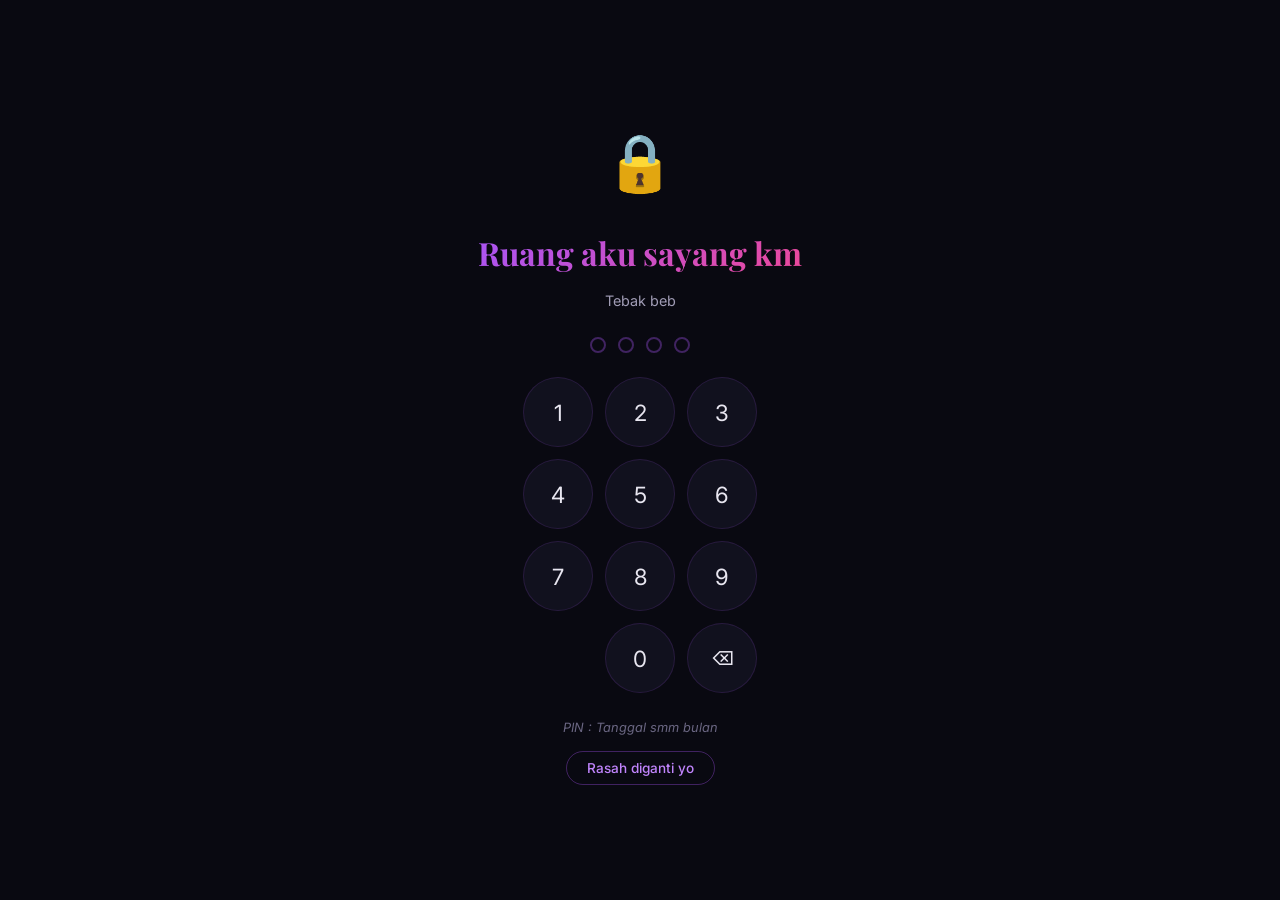
==== index.html @ 52590143 "Add files via upload" ====
<!DOCTYPE html>
<html lang="id" data-theme="dark">

<head>
    <meta charset="UTF-8">
    <meta name="viewport" content="width=device-width, initial-scale=1.0">
    <meta name="description" content="Ruang Hati — Diary pribadi, tempat curahan hati dan kenangan indah bersama">
    <title>💜 Ruang ak sayang km — diary fafa</title>
    <link rel="preconnect" href="https://fonts.googleapis.com">
    <link rel="preconnect" href="https://fonts.gstatic.com" crossorigin>
    <link
        href="https://fonts.googleapis.com/css2?family=Caveat:wght@400;600;700&family=Inter:wght@300;400;500;600&family=Playfair+Display:ital,wght@0,400;0,600;1,400&display=swap"
        rel="stylesheet">
    <link rel="stylesheet" href="style.css">
</head>

<body>

    <!-- Floating particles -->
    <div class="particles" id="particles"></div>

    <!-- ===== PIN LOCK SCREEN ===== -->
    <div class="lock-screen" id="lockScreen">
        <div class="lock-overlay"></div>
        <div class="lock-content">
            <div class="lock-icon">🔒</div>
            <h2 class="lock-title">Ruang aku sayang km</h2>
            <p class="lock-subtitle">Tebak beb</p>
            <div class="pin-dots" id="pinDots">
                <span class="pin-dot"></span>
                <span class="pin-dot"></span>
                <span class="pin-dot"></span>
                <span class="pin-dot"></span>
            </div>
            <div class="pin-pad">
                <button class="pin-key" data-key="1">1</button>
                <button class="pin-key" data-key="2">2</button>
                <button class="pin-key" data-key="3">3</button>
                <button class="pin-key" data-key="4">4</button>
                <button class="pin-key" data-key="5">5</button>
                <button class="pin-key" data-key="6">6</button>
                <button class="pin-key" data-key="7">7</button>
                <button class="pin-key" data-key="8">8</button>
                <button class="pin-key" data-key="9">9</button>
                <button class="pin-key pin-key-empty"></button>
                <button class="pin-key" data-key="0">0</button>
                <button class="pin-key pin-key-del" data-key="del">⌫</button>
            </div>
            <p class="lock-hint" id="lockHint">PIN : Tanggal smm bulan</p>
            <button class="btn btn-secondary btn-sm" id="changePinBtn">Rasah diganti yo</button>
        </div>

        <!-- Change PIN Modal -->
        <div class="pin-change-modal" id="pinChangeModal" style="display:none;">
            <div class="pin-change-card glass-card">
                <h3>🔐 Ubah PIN</h3>
                <input type="password" id="oldPin" class="pin-input" placeholder="PIN lama" maxlength="4"
                    inputmode="numeric">
                <input type="password" id="newPin" class="pin-input" placeholder="PIN baru (4 digit)" maxlength="4"
                    inputmode="numeric">
                <input type="password" id="confirmPin" class="pin-input" placeholder="Konfirmasi PIN baru" maxlength="4"
                    inputmode="numeric">
                <div class="form-actions">
                    <button class="btn btn-secondary btn-sm" id="cancelPinChange">Batal</button>
                    <button class="btn btn-primary btn-sm" id="savePinChange">Simpan</button>
                </div>
            </div>
        </div>
    </div>

    <!-- ===== MAIN APP (hidden until unlocked) ===== -->
    <div class="app-wrapper" id="appWrapper" style="display:none;">

        <!-- Background Music Player -->
        <div class="music-player" id="musicPlayer">
            <button class="music-toggle" id="musicToggle" title="Play/Pause Musik">
                <span class="music-icon" id="musicIcon">🎵</span>
                <span class="music-bars" id="musicBars">
                    <span class="bar"></span><span class="bar"></span><span class="bar"></span>
                </span>
            </button>
            <button class="music-switch" id="musicSwitch" title="Ganti Lagu">🔀</button>
            <div class="song-picker" id="songPicker">
                <p class="song-picker-title">🎶 Pilih Lagu</p>
                <button class="song-option active" data-song="1" id="songOpt1">
                    <span class="song-num">1</span>
                    <span class="song-name">Galau bgt</span>
                </button>
                <button class="song-option" data-song="2" id="songOpt2">
                    <span class="song-num">2</span>
                    <span class="song-name">Lagu kita berdua 💜</span>
                </button>
            </div>
        </div>

        <!-- Navigation -->
        <nav class="navbar" id="navbar">
            <div class="nav-brand">
                <span class="nav-icon">📖</span>
                <span class="nav-title">Ruang aku sayang km</span>
            </div>
            <div class="nav-links">
                <a href="#home" class="nav-link active" data-section="home">Beranda</a>
                <a href="#diary" class="nav-link" data-section="diary">Diary</a>
                <a href="#gallery" class="nav-link" data-section="gallery">Galeri</a>
                <a href="#recap" class="nav-link" data-section="recap">Recap</a>
                <a href="invitation.html" class="nav-link">Undangan 💌</a>
            </div>
            <div class="nav-right">
                <button class="theme-toggle" id="themeToggle" title="Toggle Light/Dark">
                    <span class="theme-icon" id="themeIcon">☀️</span>
                </button>
                <button class="nav-toggle" id="navToggle" aria-label="Toggle menu">
                    <span></span><span></span><span></span>
                </button>
            </div>
        </nav>

        <!-- Mobile Menu -->
        <div class="mobile-menu" id="mobileMenu">
            <a href="#home" class="mobile-link" data-section="home">Beranda</a>
            <a href="#diary" class="mobile-link" data-section="diary">Diary</a>
            <a href="#gallery" class="mobile-link" data-section="gallery">Galeri</a>
            <a href="#recap" class="mobile-link" data-section="recap">Recap</a>
            <a href="invitation.html" class="mobile-link">Undangan 💌</a>

        </div>

        <!-- ===== HERO SECTION ===== -->
        <section class="hero" id="home">
            <div class="hero-overlay"></div>
            <div class="hero-content">
                <p class="hero-label">✦ Ruang aku sayang km ✦</p>
                <h1 class="hero-title">
                    <span class="title-line">Ruang</span>
                    <span class="title-line accent">Hati</span>
                    <span class="title-line small">Kita</span>
                </h1>
                <p class="hero-subtitle">
                    Gemini tolong generate kata kata
                    Baik! saya akan memberikan saran
                    yang cocok, yaitu Tempat kita menuangkan semua rasa, berdua. <br>

                </p>
                <div class="hero-cta">
                    <a href="#diary" class="btn btn-primary">Tulis Diary 📝</a>
                    <a href="#gallery" class="btn btn-secondary">Galeri Foto 📸</a>
                </div>
                <a href="invitation.html" class="date-banner" id="dateBanner" style="display:none;">
                    <span class="date-banner-icon">💜</span>
                    <span class="date-banner-text" id="dateBannerText"></span>
                    <span class="date-banner-arrow">→</span>
                </a>
                <button class="btn-clear-date" id="clearDateBtn" style="display:none;" onclick="clearDatePick()">✕ Hapus
                    tanggal</button>
                <div class="hero-date">
                    <span id="currentDate"></span>
                </div>
            </div>
            <div class="scroll-indicator">
                <div class="mouse">
                    <div class="mouse-wheel"></div>
                </div>
                <span>Scroll ke bawah</span>
            </div>
        </section>

        <!-- ===== DIARY SECTION (unified, shared) ===== -->
        <section class="section diary-section" id="diary">
            <div class="container">
                <div class="section-header">
                    <span class="section-tag">📝 Sambat, sharing, gosip</span>
                    <h2 class="section-title">Diary <span class="accent">Fafa</span></h2>
                    <p class="section-desc">Sebenernya aku si yg mw sharing hihiwww💜</p>
                </div>

                <!-- New Entry Form -->
                <div class="diary-form-wrapper">
                    <div class="diary-form glass-card cute-card">
                        <div class="cute-sticker cute-sticker-1">✨</div>
                        <div class="cute-sticker cute-sticker-2">🌙</div>
                        <div class="form-header">
                            <h3>✍️ Tulis Curahan Hati</h3>
                            <div class="mood-selector">
                                <span class="mood-label">Mood:</span>
                                <button class="mood-btn" data-mood="😢" title="Sedih">😢</button>
                                <button class="mood-btn" data-mood="😔" title="Galau">😔</button>
                                <button class="mood-btn" data-mood="😐" title="Biasa">😐</button>
                                <button class="mood-btn" data-mood="🥺" title="Ngerasa beda">🥺</button>
                                <button class="mood-btn" data-mood="😊" title="Senang">😊</button>
                                <button class="mood-btn" data-mood="💜" title="Cinta">💜</button>
                                <button class="mood-btn" data-mood="🫠" title="Capek">🫠</button>
                                <button class="mood-btn" data-mood="🥰" title="Sayang">🥰</button>
                            </div>
                        </div>
                        <input type="text" class="diary-input-title" id="diaryTitle"
                            placeholder="Judul ceritamu hari ini!" maxlength="100">
                        <textarea class="diary-textarea" id="diaryContent"
                            placeholder="ak mw isiiii, &#10;&#10;Sebenernya aku si yg mw sharing hihiwww💜💜"
                            rows="6"></textarea>
                        <!-- Photo attachment in diary -->
                        <div class="diary-photo-attach">
                            <input type="file" id="diaryPhotoInput" accept="image/*" hidden>
                            <button class="btn btn-secondary btn-sm" id="diaryPhotoBtn">📷 Tambah Foto</button>
                            <div class="diary-photo-preview" id="diaryPhotoPreview" style="display:none;">
                                <img id="diaryPreviewImg" src="" alt="Preview">
                                <button class="remove-photo-btn" id="removeDiaryPhoto">✕</button>
                            </div>
                        </div>
                        <div class="form-actions">
                            <div class="char-count"><span id="charCount">0</span> / 2000</div>
                            <button class="btn btn-primary btn-glow" id="saveDiary">
                                <span>Simpan 💾</span>
                            </button>
                        </div>
                    </div>
                </div>

                <!-- Diary Entries (cute card style) -->
                <div class="diary-entries" id="diaryEntries"></div>
            </div>
        </section>

        <!-- ===== GALLERY SECTION ===== -->
        <section class="section gallery-section" id="gallery">
            <div class="container">
                <div class="section-header">
                    <span class="section-tag">📸 Foto-foto gemayyy</span>
                    <h2 class="section-title">Galeri <span class="accent">Foto</span></h2>
                    <p class="section-desc">Kumpulan foto gemayyyy</p>
                </div>

                <!-- Upload Area -->
                <div class="upload-area glass-card" id="uploadArea">
                    <div class="upload-content">
                        <div class="upload-icon">📷</div>
                        <h3>Tambah Foto gemayyyy</h3>
                        <p>Drag & drop foto di sini, atau klik untuk pilih</p>
                        <input type="file" id="photoInput" accept="image/*" multiple hidden>
                        <button class="btn btn-primary" id="uploadBtn">Pilih Foto</button>
                    </div>
                </div>

                <!-- Caption Form -->
                <div class="caption-form glass-card" id="captionForm" style="display:none;">
                    <div class="preview-img-wrapper">
                        <img id="previewImg" src="" alt="Preview">
                    </div>
                    <input type="text" id="photoCaption" class="diary-input-title"
                        placeholder="Tulis caption untuk foto ini...">
                    <div class="form-actions">
                        <button class="btn btn-secondary" id="cancelUpload">Batal</button>
                        <button class="btn btn-primary" id="savePhoto">Simpan Foto</button>
                    </div>
                </div>

                <!-- Gallery Grid -->
                <div class="gallery-grid" id="galleryGrid"></div>
            </div>
        </section>


        <!-- ===== VIDEO RECAP SECTION ===== -->
        <section class="section video-section" id="recap">
            <div class="container">
                <div class="section-header">
                    <span class="section-tag">🎬 Recap Kita</span>
                    <h2 class="section-title">Love Should Be <span class="accent">Fun!</span></h2>
                    <p class="section-desc">So yummyyy💜</p>
                </div>

                <div class="video-wrapper glass-card cute-card">
                    <div class="cute-sticker cute-sticker-1">🎬</div>
                    <div class="cute-sticker cute-sticker-2">💜</div>
                    <div class="video-container" id="videoContainer">
                        <video id="recapVideo" preload="metadata">
                            <source src="music/2026-03-15-005735548.mp4" type="video/mp4">
                            Browser kamu tidak mendukung video.
                        </video>
                        <div class="video-play-overlay" id="videoPlayOverlay">
                            <div class="play-btn-circle">
                                <svg width="32" height="32" viewBox="0 0 24 24" fill="white">
                                    <polygon points="5,3 19,12 5,21" />
                                </svg>
                            </div>
                            <p class="play-label">Tonton Recap Kita ▶</p>
                        </div>
                    </div>
                </div>
            </div>
        </section>

        <!-- ===== FOOTER ===== -->
        <footer class="footer">
            <div class="footer-content">
                <div class="footer-quote">
                    <p>"Kadang yang kita butuhkan istirahat, tapi seseorang yang mau beneran sabar bgt contohnya
                        bububb akuu"</p>
                    <p>butuh yanto barang sih beb? cobaakk pilihh angkaa 28 app 29</p>
                    <div class="pick-buttons">
                        <button class="btn-pick" id="pick28" onclick="pickNumber(28)">28</button>
                        <span class="pick-or">atau</span>
                        <button class="btn-pick" id="pick29" onclick="pickNumber(29)">29</button>
                    </div>
                </div>
                <div class="footer-brand">
                    <span>💜 Ruang Hati — Our Diary</span>
                </div>
                <p class="footer-copy">1 years and still counting💜 2025–2026</p>
            </div>
        </footer>

        <!-- Pick Number Popup -->
        <div class="pick-popup-overlay" id="pickPopup">
            <div class="pick-popup-card glass-card">
                <div class="pick-popup-emoji">💜</div>
                <h3 class="pick-popup-title">💜💜💜💜💜💜!</h3>
                <p class="pick-popup-msg" id="pickMsg"></p>
                <button class="btn btn-primary btn-sm" onclick="closePickPopup()">lovvyooouuut💜</button>
            </div>
        </div>

    </div> <!-- /app-wrapper -->

    <!-- Lightbox -->
    <div class="lightbox" id="lightbox">
        <button class="lightbox-close" id="lightboxClose">✕</button>
        <div class="lightbox-content">
            <img id="lightboxImg" src="" alt="">
            <p class="lightbox-caption" id="lightboxCaption"></p>
        </div>
    </div>

    <!-- Toast -->
    <div class="toast-container" id="toastContainer"></div>

    <!-- Background Music -->
    <audio id="bgMusic" loop preload="auto">
        <source src="music/sad song.mp3" type="audio/mpeg">
    </audio>

    <script src="app.js"></script>
</body>

</html>
---- style.css ----
/* ========================================
   RUANG HATI — DIARY WEBSITE v2
   Dark + Light Theme • Cute Aesthetic
   ======================================== */

/* === DARK THEME (default) === */
:root, [data-theme="dark"] {
    --bg-primary: #0a0a12;
    --bg-secondary: #12121e;
    --bg-card: rgba(20, 20, 35, 0.75);
    --bg-glass: rgba(25, 25, 45, 0.6);

    --text-primary: #e8e6f0;
    --text-secondary: #a09cb5;
    --text-muted: #6b6783;

    --accent: #a855f7;
    --accent-light: #c084fc;
    --accent-dark: #7c3aed;
    --accent-glow: rgba(168, 85, 247, 0.3);

    --pink: #ec4899;
    --pink-light: #f472b6;
    --pink-glow: rgba(236, 72, 153, 0.25);

    --gradient-primary: linear-gradient(135deg, #a855f7 0%, #ec4899 100%);
    --gradient-love: linear-gradient(135deg, #ec4899 0%, #f43f5e 50%, #a855f7 100%);

    --border-glass: rgba(168, 85, 247, 0.15);
    --border-hover: rgba(168, 85, 247, 0.35);

    --shadow-glow: 0 0 30px rgba(168, 85, 247, 0.15);
    --shadow-card: 0 8px 32px rgba(0, 0, 0, 0.3);
    --shadow-lg: 0 20px 60px rgba(0, 0, 0, 0.4);

    --card-cute-bg: linear-gradient(160deg, rgba(168, 85, 247, 0.06) 0%, rgba(236, 72, 153, 0.04) 100%);
    --entry-bg: rgba(20, 20, 40, 0.6);
    --lock-bg: rgba(10, 10, 18, 0.97);
}

/* === LIGHT THEME === */
[data-theme="light"] {
    --bg-primary: #faf8ff;
    --bg-secondary: #f3effa;
    --bg-card: rgba(255, 255, 255, 0.85);
    --bg-glass: rgba(255, 255, 255, 0.65);

    --text-primary: #1e1b2e;
    --text-secondary: #5b5470;
    --text-muted: #8e87a5;

    --accent: #9333ea;
    --accent-light: #a855f7;
    --accent-dark: #7c3aed;
    --accent-glow: rgba(147, 51, 234, 0.2);

    --pink: #db2777;
    --pink-light: #ec4899;
    --pink-glow: rgba(219, 39, 119, 0.15);

    --gradient-primary: linear-gradient(135deg, #9333ea 0%, #db2777 100%);
    --gradient-love: linear-gradient(135deg, #db2777 0%, #e11d48 50%, #9333ea 100%);

    --border-glass: rgba(147, 51, 234, 0.15);
    --border-hover: rgba(147, 51, 234, 0.3);

    --shadow-glow: 0 0 30px rgba(147, 51, 234, 0.1);
    --shadow-card: 0 8px 32px rgba(100, 80, 140, 0.1);
    --shadow-lg: 0 20px 60px rgba(100, 80, 140, 0.15);

    --card-cute-bg: linear-gradient(160deg, rgba(147, 51, 234, 0.04) 0%, rgba(219, 39, 119, 0.03) 100%);
    --entry-bg: rgba(255, 255, 255, 0.7);
    --lock-bg: rgba(250, 248, 255, 0.97);
}

/* === SHARED TOKENS === */
:root {
    --radius-sm: 8px;
    --radius-md: 12px;
    --radius-lg: 20px;
    --radius-xl: 28px;
    --font-body: 'Inter', -apple-system, BlinkMacSystemFont, sans-serif;
    --font-display: 'Playfair Display', Georgia, serif;
    --font-handwriting: 'Caveat', cursive;
    --transition: all 0.3s cubic-bezier(0.4, 0, 0.2, 1);
    --transition-slow: all 0.5s cubic-bezier(0.4, 0, 0.2, 1);
}

/* === RESET & BASE === */
*, *::before, *::after { margin: 0; padding: 0; box-sizing: border-box; }
html { scroll-behavior: smooth; font-size: 16px; scrollbar-width: thin; scrollbar-color: var(--accent-dark) var(--bg-primary); }
::-webkit-scrollbar { width: 6px; }
::-webkit-scrollbar-track { background: var(--bg-primary); }
::-webkit-scrollbar-thumb { background: var(--accent-dark); border-radius: 3px; }

body {
    font-family: var(--font-body);
    background: var(--bg-primary);
    color: var(--text-primary);
    line-height: 1.7;
    overflow-x: hidden;
    min-height: 100vh;
    transition: background 0.5s ease, color 0.5s ease;
}

::selection { background: var(--accent); color: white; }

/* === PARTICLES === */
.particles { position: fixed; top: 0; left: 0; width: 100%; height: 100%; z-index: 0; pointer-events: none; overflow: hidden; }
.particle { position: absolute; width: 3px; height: 3px; background: var(--accent-light); border-radius: 50%; opacity: 0; animation: particleFloat linear infinite; }
@keyframes particleFloat {
    0% { opacity: 0; transform: translateY(100vh) scale(0); }
    10% { opacity: 0.5; }
    90% { opacity: 0.15; }
    100% { opacity: 0; transform: translateY(-10vh) scale(1); }
}
[data-theme="light"] .particle { opacity: 0; animation-name: particleFloatLight; }
@keyframes particleFloatLight {
    0% { opacity: 0; transform: translateY(100vh) scale(0); }
    10% { opacity: 0.3; }
    90% { opacity: 0.08; }
    100% { opacity: 0; transform: translateY(-10vh) scale(1); }
}

/* ========================================
   LOCK SCREEN
   ======================================== */
.lock-screen {
    position: fixed;
    inset: 0;
    z-index: 10000;
    display: flex;
    align-items: center;
    justify-content: center;
}

.lock-overlay {
    position: absolute;
    inset: 0;
    background: var(--lock-bg);
    backdrop-filter: blur(30px);
    -webkit-backdrop-filter: blur(30px);
}

.lock-content {
    position: relative;
    z-index: 2;
    text-align: center;
    animation: fadeInUp 0.8s ease-out;
}

.lock-icon {
    font-size: 3.5rem;
    margin-bottom: 1rem;
    animation: lockPulse 2s ease-in-out infinite;
}

@keyframes lockPulse {
    0%, 100% { transform: scale(1); }
    50% { transform: scale(1.1); }
}

.lock-title {
    font-family: var(--font-display);
    font-size: 2rem;
    background: var(--gradient-primary);
    -webkit-background-clip: text;
    -webkit-text-fill-color: transparent;
    background-clip: text;
    margin-bottom: 0.5rem;
}

.lock-subtitle {
    color: var(--text-secondary);
    font-size: 0.9rem;
    margin-bottom: 1.5rem;
}

.pin-dots {
    display: flex;
    gap: 0.75rem;
    justify-content: center;
    margin-bottom: 1.5rem;
}

.pin-dot {
    width: 16px;
    height: 16px;
    border: 2px solid var(--border-hover);
    border-radius: 50%;
    transition: var(--transition);
}

.pin-dot.filled {
    background: var(--gradient-primary);
    border-color: var(--accent);
    box-shadow: 0 0 10px var(--accent-glow);
    transform: scale(1.1);
}

.pin-dot.error {
    border-color: #ef4444;
    background: #ef4444;
    animation: pinShake 0.5s ease;
}

@keyframes pinShake {
    0%, 100% { transform: translateX(0); }
    20%, 60% { transform: translateX(-8px); }
    40%, 80% { transform: translateX(8px); }
}

.pin-pad {
    display: grid;
    grid-template-columns: repeat(3, 70px);
    gap: 0.75rem;
    justify-content: center;
    margin-bottom: 1.5rem;
}

.pin-key {
    width: 70px;
    height: 70px;
    border: 1px solid var(--border-glass);
    border-radius: 50%;
    background: var(--bg-card);
    color: var(--text-primary);
    font-size: 1.4rem;
    font-family: var(--font-body);
    cursor: pointer;
    transition: var(--transition);
    display: flex;
    align-items: center;
    justify-content: center;
}

.pin-key:hover {
    border-color: var(--accent);
    background: rgba(168, 85, 247, 0.15);
    transform: scale(1.05);
}

.pin-key:active { transform: scale(0.95); }
.pin-key-empty { visibility: hidden; }
.pin-key-del { font-size: 1.2rem; }

.lock-hint {
    font-size: 0.8rem;
    color: var(--text-muted);
    margin-bottom: 0.75rem;
    font-style: italic;
}

/* PIN Change Modal */
.pin-change-modal {
    position: absolute;
    inset: 0;
    z-index: 5;
    background: rgba(0, 0, 0, 0.5);
    display: flex;
    align-items: center;
    justify-content: center;
}

.pin-change-card {
    max-width: 320px;
    width: 90%;
}

.pin-change-card h3 {
    font-family: var(--font-handwriting);
    font-size: 1.5rem;
    margin-bottom: 1rem;
    color: var(--text-primary);
}

.pin-input {
    width: 100%;
    background: rgba(255, 255, 255, 0.03);
    border: 1px solid var(--border-glass);
    border-radius: var(--radius-md);
    padding: 0.75rem 1rem;
    color: var(--text-primary);
    font-family: var(--font-body);
    font-size: 1rem;
    text-align: center;
    letter-spacing: 8px;
    margin-bottom: 0.75rem;
    outline: none;
    transition: var(--transition);
}

.pin-input:focus { border-color: var(--accent); box-shadow: 0 0 0 3px var(--accent-glow); }

/* ========================================
   MUSIC PLAYER
   ======================================== */
.music-player {
    position: fixed;
    bottom: 2rem;
    left: 2rem;
    z-index: 900;
}

.music-toggle {
    width: 52px;
    height: 52px;
    border-radius: 50%;
    background: var(--bg-card);
    border: 1px solid var(--border-glass);
    cursor: pointer;
    display: flex;
    align-items: center;
    justify-content: center;
    transition: var(--transition);
    box-shadow: var(--shadow-card);
    position: relative;
    overflow: hidden;
}

.music-toggle:hover {
    border-color: var(--accent);
    transform: scale(1.1);
    box-shadow: var(--shadow-glow);
}

.music-icon { font-size: 1.3rem; }

.music-bars {
    display: none;
    align-items: flex-end;
    gap: 2px;
    height: 18px;
}

.music-bars .bar {
    width: 3px;
    background: var(--accent-light);
    border-radius: 2px;
    animation: musicBar 0.8s ease-in-out infinite;
}

.music-bars .bar:nth-child(1) { height: 8px; animation-delay: 0s; }
.music-bars .bar:nth-child(2) { height: 14px; animation-delay: 0.2s; }
.music-bars .bar:nth-child(3) { height: 10px; animation-delay: 0.4s; }

@keyframes musicBar {
    0%, 100% { transform: scaleY(1); }
    50% { transform: scaleY(0.4); }
}

.music-toggle.playing .music-icon { display: none; }
.music-toggle.playing .music-bars { display: flex; }

/* Song switch button */
.music-switch {
    width: 36px;
    height: 36px;
    border-radius: 50%;
    background: var(--bg-card);
    border: 1px solid var(--border-glass);
    cursor: pointer;
    font-size: 0.9rem;
    display: flex;
    align-items: center;
    justify-content: center;
    transition: var(--transition);
    margin-top: 0.5rem;
    box-shadow: var(--shadow-card);
}

.music-switch:hover {
    border-color: var(--accent);
    transform: scale(1.1);
}

/* Song picker popup */
.song-picker {
    position: absolute;
    bottom: 0;
    left: 60px;
    background: var(--bg-card);
    backdrop-filter: blur(16px);
    -webkit-backdrop-filter: blur(16px);
    border: 1px solid var(--border-glass);
    border-radius: var(--radius-md);
    padding: 0.75rem;
    min-width: 180px;
    box-shadow: var(--shadow-card);
    display: none;
    flex-direction: column;
    gap: 0.4rem;
    animation: pickerIn 0.25s ease-out;
}

.song-picker.active {
    display: flex;
}

@keyframes pickerIn {
    from { opacity: 0; transform: translateX(-10px); }
    to { opacity: 1; transform: translateX(0); }
}

.song-picker-title {
    font-family: var(--font-handwriting);
    font-size: 1.1rem;
    color: var(--accent-light);
    margin-bottom: 0.25rem;
    padding-left: 0.25rem;
}

.song-option {
    display: flex;
    align-items: center;
    gap: 0.6rem;
    padding: 0.5rem 0.75rem;
    border-radius: var(--radius-sm);
    border: 1px solid transparent;
    background: none;
    color: var(--text-secondary);
    font-family: var(--font-body);
    font-size: 0.85rem;
    cursor: pointer;
    transition: var(--transition);
    text-align: left;
    width: 100%;
}

.song-option:hover {
    background: rgba(168, 85, 247, 0.1);
    color: var(--text-primary);
}

.song-option.active {
    background: rgba(168, 85, 247, 0.15);
    border-color: var(--accent);
    color: var(--accent-light);
}

.song-num {
    width: 24px;
    height: 24px;
    border-radius: 50%;
    background: var(--gradient-primary);
    color: white;
    display: flex;
    align-items: center;
    justify-content: center;
    font-size: 0.75rem;
    font-weight: 600;
    flex-shrink: 0;
}

.song-option:not(.active) .song-num {
    background: var(--border-glass);
    color: var(--text-muted);
}

.song-name {
    white-space: nowrap;
    overflow: hidden;
    text-overflow: ellipsis;
}

/* ========================================
   THEME TOGGLE
   ======================================== */
.theme-toggle {
    width: 40px;
    height: 40px;
    border-radius: 50%;
    background: var(--bg-card);
    border: 1px solid var(--border-glass);
    cursor: pointer;
    display: flex;
    align-items: center;
    justify-content: center;
    transition: var(--transition);
    font-size: 1.1rem;
}

.theme-toggle:hover {
    border-color: var(--accent);
    transform: rotate(30deg) scale(1.1);
}

/* ========================================
   NAVBAR
   ======================================== */
.navbar {
    position: fixed;
    top: 0;
    left: 0;
    right: 0;
    z-index: 1000;
    display: flex;
    align-items: center;
    justify-content: space-between;
    padding: 1rem 2rem;
    backdrop-filter: blur(20px);
    -webkit-backdrop-filter: blur(20px);
    background: color-mix(in srgb, var(--bg-primary) 75%, transparent);
    border-bottom: 1px solid var(--border-glass);
    transition: var(--transition);
}

.navbar.scrolled {
    padding: 0.7rem 2rem;
    background: color-mix(in srgb, var(--bg-primary) 92%, transparent);
    box-shadow: var(--shadow-glow);
}

.nav-brand { display: flex; align-items: center; gap: 0.5rem; }
.nav-icon { font-size: 1.5rem; animation: bookPulse 3s ease-in-out infinite; }
@keyframes bookPulse { 0%, 100% { transform: scale(1) rotate(0); } 50% { transform: scale(1.1) rotate(-5deg); } }

.nav-title {
    font-family: var(--font-display);
    font-size: 1.25rem;
    font-weight: 600;
    background: var(--gradient-primary);
    -webkit-background-clip: text;
    -webkit-text-fill-color: transparent;
    background-clip: text;
}

.nav-links { display: flex; gap: 0.5rem; }
.nav-link {
    color: var(--text-secondary);
    text-decoration: none;
    padding: 0.5rem 1rem;
    border-radius: var(--radius-sm);
    font-size: 0.9rem;
    transition: var(--transition);
    position: relative;
}
.nav-link:hover { color: var(--text-primary); background: rgba(168, 85, 247, 0.1); }
.nav-link.active { color: var(--accent-light); background: rgba(168, 85, 247, 0.15); }
.nav-link.active::after {
    content: '';
    position: absolute;
    bottom: 0;
    left: 50%;
    transform: translateX(-50%);
    width: 20px;
    height: 2px;
    background: var(--gradient-primary);
    border-radius: 1px;
}

.nav-right { display: flex; align-items: center; gap: 0.75rem; }

.nav-toggle {
    display: none;
    flex-direction: column;
    gap: 5px;
    background: none;
    border: none;
    cursor: pointer;
    padding: 5px;
}
.nav-toggle span { width: 24px; height: 2px; background: var(--text-primary); border-radius: 1px; transition: var(--transition); }
.nav-toggle.active span:nth-child(1) { transform: rotate(45deg) translate(5px, 5px); }
.nav-toggle.active span:nth-child(2) { opacity: 0; }
.nav-toggle.active span:nth-child(3) { transform: rotate(-45deg) translate(5px, -5px); }

.mobile-menu {
    display: none;
    position: fixed;
    top: 60px;
    left: 0;
    right: 0;
    background: color-mix(in srgb, var(--bg-primary) 95%, transparent);
    backdrop-filter: blur(20px);
    -webkit-backdrop-filter: blur(20px);
    padding: 1rem;
    z-index: 999;
    flex-direction: column;
    gap: 0.5rem;
    border-bottom: 1px solid var(--border-glass);
    transform: translateY(-20px);
    opacity: 0;
    transition: var(--transition);
}
.mobile-menu.active { transform: translateY(0); opacity: 1; }
.mobile-link {
    color: var(--text-secondary);
    text-decoration: none;
    padding: 0.75rem 1rem;
    border-radius: var(--radius-sm);
    font-size: 1rem;
    transition: var(--transition);
}
.mobile-link:hover { background: rgba(168, 85, 247, 0.1); color: var(--text-primary); }

/* ========================================
   HERO
   ======================================== */
.hero {
    min-height: 100vh;
    display: flex;
    align-items: center;
    justify-content: center;
    position: relative;
    overflow: hidden;
    text-align: center;
    background:
        radial-gradient(ellipse at 20% 50%, rgba(168, 85, 247, 0.12) 0%, transparent 50%),
        radial-gradient(ellipse at 80% 50%, rgba(236, 72, 153, 0.08) 0%, transparent 50%),
        radial-gradient(ellipse at 50% 0%, rgba(124, 58, 237, 0.15) 0%, transparent 40%),
        var(--bg-primary);
}
[data-theme="light"] .hero {
    background:
        radial-gradient(ellipse at 20% 50%, rgba(147, 51, 234, 0.08) 0%, transparent 50%),
        radial-gradient(ellipse at 80% 50%, rgba(219, 39, 119, 0.06) 0%, transparent 50%),
        var(--bg-primary);
}

.hero-overlay {
    position: absolute;
    inset: 0;
    background: url('data:image/svg+xml,<svg xmlns="http://www.w3.org/2000/svg" viewBox="0 0 100 100"><defs><radialGradient id="g"><stop offset="0%" stop-color="%23a855f7" stop-opacity="0.03"/><stop offset="100%" stop-color="transparent" stop-opacity="0"/></radialGradient></defs><circle cx="50" cy="50" r="50" fill="url(%23g)"/></svg>');
    background-size: 300px 300px;
    animation: overlayDrift 20s linear infinite;
}
@keyframes overlayDrift { 0% { transform: translate(0, 0); } 100% { transform: translate(-150px, -150px); } }

.hero-content {
    position: relative;
    z-index: 2;
    max-width: 700px;
    padding: 2rem;
    animation: fadeInUp 1.2s ease-out;
}
@keyframes fadeInUp {
    from { opacity: 0; transform: translateY(40px); }
    to { opacity: 1; transform: translateY(0); }
}

.hero-label { font-size: 0.85rem; letter-spacing: 4px; text-transform: uppercase; color: var(--accent-light); margin-bottom: 1.5rem; animation: fadeInUp 1s ease-out 0.2s both; }
.hero-title { font-family: var(--font-display); margin-bottom: 1.5rem; }
.title-line { display: inline-block; font-size: 4.5rem; font-weight: 600; line-height: 1.1; color: var(--text-primary); animation: fadeInUp 1s ease-out 0.4s both; }
.title-line.accent {
    background: var(--gradient-primary);
    -webkit-background-clip: text; -webkit-text-fill-color: transparent; background-clip: text;
    margin: 0 0.3rem; animation-delay: 0.6s;
}
.title-line.small { font-size: 3rem; color: var(--text-muted); font-style: italic; animation-delay: 0.8s; }
.hero-subtitle { font-size: 1.15rem; color: var(--text-secondary); line-height: 1.8; margin-bottom: 2rem; font-weight: 300; animation: fadeInUp 1s ease-out 1s both; }
.hero-cta { display: flex; gap: 1rem; justify-content: center; flex-wrap: wrap; animation: fadeInUp 1s ease-out 1.2s both; }
.hero-date { margin-top: 2.5rem; font-family: var(--font-handwriting); font-size: 1.3rem; color: var(--text-muted); animation: fadeInUp 1s ease-out 1.4s both; }

.scroll-indicator { position: absolute; bottom: 2rem; left: 50%; transform: translateX(-50%); display: flex; flex-direction: column; align-items: center; gap: 0.5rem; color: var(--text-muted); font-size: 0.75rem; animation: fadeInUp 1s ease-out 1.6s both; }
.mouse { width: 24px; height: 38px; border: 2px solid var(--text-muted); border-radius: 12px; position: relative; }
.mouse-wheel { width: 4px; height: 8px; background: var(--accent-light); border-radius: 2px; position: absolute; top: 6px; left: 50%; transform: translateX(-50%); animation: wheelScroll 2s ease-in-out infinite; }
@keyframes wheelScroll { 0%, 100% { transform: translateX(-50%) translateY(0); opacity: 1; } 50% { transform: translateX(-50%) translateY(12px); opacity: 0.3; } }

/* ========================================
   BUTTONS
   ======================================== */
.btn {
    display: inline-flex; align-items: center; gap: 0.5rem;
    padding: 0.75rem 1.75rem;
    border: none; border-radius: var(--radius-xl);
    font-family: var(--font-body); font-size: 0.95rem; font-weight: 500;
    cursor: pointer; text-decoration: none; transition: var(--transition); white-space: nowrap;
}
.btn-sm { padding: 0.5rem 1.25rem; font-size: 0.85rem; }
.btn-primary { background: var(--gradient-primary); color: white; box-shadow: 0 4px 20px var(--accent-glow); }
.btn-primary:hover { transform: translateY(-2px); box-shadow: 0 8px 30px var(--accent-glow), var(--shadow-glow); }
.btn-secondary { background: transparent; color: var(--accent-light); border: 1.5px solid var(--border-hover); }
.btn-secondary:hover { background: rgba(168, 85, 247, 0.1); border-color: var(--accent); transform: translateY(-2px); }
.btn-glow { position: relative; overflow: hidden; }
.btn-glow::before { content: ''; position: absolute; inset: -2px; background: var(--gradient-primary); border-radius: inherit; z-index: -1; opacity: 0; transition: var(--transition); filter: blur(10px); }
.btn-glow:hover::before { opacity: 0.6; }
.btn-love { background: var(--gradient-love); color: white; box-shadow: 0 4px 20px var(--pink-glow); }
.btn-love:hover { transform: translateY(-2px); box-shadow: 0 8px 30px var(--pink-glow); }

/* ========================================
   SECTIONS
   ======================================== */
.section { padding: 6rem 1.5rem; position: relative; }
.container { max-width: 900px; margin: 0 auto; }
.section-header { text-align: center; margin-bottom: 3rem; }
.section-tag {
    display: inline-block; font-size: 0.8rem; letter-spacing: 3px; text-transform: uppercase;
    color: var(--accent-light); background: rgba(168, 85, 247, 0.1);
    padding: 0.4rem 1.2rem; border-radius: var(--radius-xl); border: 1px solid var(--border-glass); margin-bottom: 1rem;
}
.section-title { font-family: var(--font-display); font-size: 2.8rem; font-weight: 600; margin-bottom: 0.75rem; }
.section-title .accent { background: var(--gradient-primary); -webkit-background-clip: text; -webkit-text-fill-color: transparent; background-clip: text; }
.section-desc { font-size: 1.05rem; color: var(--text-secondary); max-width: 550px; margin: 0 auto; font-weight: 300; }

/* ========================================
   GLASS + CUTE CARDS
   ======================================== */
.glass-card {
    background: var(--bg-card);
    backdrop-filter: blur(12px); -webkit-backdrop-filter: blur(12px);
    border: 1px solid var(--border-glass);
    border-radius: var(--radius-lg);
    padding: 2rem;
    transition: var(--transition);
    box-shadow: var(--shadow-card);
}
.glass-card:hover { border-color: var(--border-hover); box-shadow: var(--shadow-card), var(--shadow-glow); }

/* Cute card decorations */
.cute-card {
    position: relative;
    overflow: hidden;
    background: var(--card-cute-bg);
}
.cute-card::before {
    content: '';
    position: absolute;
    top: -50%;
    right: -50%;
    width: 200px;
    height: 200px;
    border-radius: 50%;
    background: radial-gradient(circle, var(--accent-glow) 0%, transparent 70%);
    opacity: 0.3;
    pointer-events: none;
}
.cute-sticker {
    position: absolute;
    font-size: 2rem;
    opacity: 0.15;
    pointer-events: none;
    animation: stickerFloat 4s ease-in-out infinite;
}
.cute-sticker-1 { top: 10px; right: 15px; animation-delay: 0s; }
.cute-sticker-2 { bottom: 10px; left: 15px; animation-delay: 2s; }
@keyframes stickerFloat {
    0%, 100% { transform: translateY(0) rotate(0deg); }
    50% { transform: translateY(-8px) rotate(8deg); }
}

/* ========================================
   DIARY SECTION
   ======================================== */
.diary-section {
    background:
        radial-gradient(ellipse at 0% 50%, rgba(168, 85, 247, 0.06) 0%, transparent 50%),
        var(--bg-secondary);
}

.diary-form-wrapper { margin-bottom: 3rem; }
.form-header { display: flex; align-items: center; justify-content: space-between; flex-wrap: wrap; gap: 1rem; margin-bottom: 1.5rem; }
.form-header h3 { font-family: var(--font-handwriting); font-size: 1.6rem; color: var(--text-primary); }

.mood-selector { display: flex; align-items: center; gap: 0.4rem; flex-wrap: wrap; }
.mood-label { font-size: 0.85rem; color: var(--text-muted); margin-right: 0.25rem; }
.mood-btn {
    font-size: 1.3rem; background: none; border: 2px solid transparent; border-radius: 50%;
    width: 40px; height: 40px; cursor: pointer; display: flex; align-items: center; justify-content: center; transition: var(--transition);
}
.mood-btn:hover { transform: scale(1.2); border-color: var(--border-hover); background: rgba(168, 85, 247, 0.1); }
.mood-btn.selected { border-color: var(--accent); background: rgba(168, 85, 247, 0.2); transform: scale(1.15); box-shadow: 0 0 15px var(--accent-glow); }

.diary-input-title {
    width: 100%; background: rgba(255, 255, 255, 0.03); border: 1px solid var(--border-glass);
    border-radius: var(--radius-md); padding: 0.85rem 1.2rem;
    color: var(--text-primary); font-family: var(--font-body); font-size: 1rem; font-weight: 500;
    margin-bottom: 1rem; transition: var(--transition); outline: none;
}
[data-theme="light"] .diary-input-title { background: rgba(0, 0, 0, 0.02); }
.diary-input-title:focus { border-color: var(--accent); box-shadow: 0 0 0 3px var(--accent-glow); }
.diary-input-title::placeholder { color: var(--text-muted); font-weight: 400; }

.diary-textarea {
    width: 100%; background: rgba(255, 255, 255, 0.03); border: 1px solid var(--border-glass);
    border-radius: var(--radius-md); padding: 1rem 1.2rem;
    color: var(--text-primary); font-family: var(--font-body); font-size: 0.95rem; line-height: 1.8;
    resize: vertical; min-height: 140px; transition: var(--transition); outline: none;
}
[data-theme="light"] .diary-textarea { background: rgba(0, 0, 0, 0.02); }
.diary-textarea:focus { border-color: var(--accent); box-shadow: 0 0 0 3px var(--accent-glow); }
.diary-textarea::placeholder { color: var(--text-muted); }

.form-actions { display: flex; align-items: center; justify-content: space-between; margin-top: 1rem; }
.char-count { font-size: 0.8rem; color: var(--text-muted); }

/* Photo attachment */
.diary-photo-attach { margin-top: 0.75rem; }
.diary-photo-preview {
    position: relative; display: inline-block; margin-top: 0.75rem; border-radius: var(--radius-md); overflow: hidden;
    max-width: 200px; max-height: 200px; border: 2px solid var(--border-glass);
}
.diary-photo-preview img { width: 100%; height: 100%; object-fit: cover; display: block; max-height: 200px; }
.remove-photo-btn {
    position: absolute; top: 5px; right: 5px; width: 26px; height: 26px; border-radius: 50%;
    background: rgba(0,0,0,0.6); border: none; color: white; cursor: pointer; font-size: 0.85rem;
    display: flex; align-items: center; justify-content: center; transition: var(--transition);
}
.remove-photo-btn:hover { background: #ef4444; }

/* ========================================
   DIARY ENTRIES — CUTE CARD STYLE
   ======================================== */
.diary-entries { display: flex; flex-direction: column; gap: 1.5rem; }

.diary-entry {
    position: relative;
    animation: fadeInUp 0.5s ease-out;
}

.diary-entry .entry-card {
    background: var(--entry-bg);
    border: 1px solid var(--border-glass);
    border-radius: var(--radius-lg);
    padding: 1.5rem;
    transition: var(--transition);
    position: relative;
    overflow: hidden;
}

/* Cute tape decoration on top */
.diary-entry .entry-card::before {
    content: '';
    position: absolute;
    top: -2px;
    left: 50%;
    transform: translateX(-50%);
    width: 60px;
    height: 22px;
    background: var(--gradient-primary);
    opacity: 0.35;
    border-radius: 0 0 8px 8px;
}

/* Cute corner decoration */
.diary-entry .entry-card::after {
    content: '✦';
    position: absolute;
    bottom: 8px;
    right: 12px;
    font-size: 1rem;
    opacity: 0.1;
    color: var(--accent);
}

.diary-entry .entry-card:hover {
    border-color: var(--border-hover);
    transform: translateY(-4px) rotate(-0.3deg);
    box-shadow: var(--shadow-glow), 0 12px 40px rgba(0,0,0,0.15);
}

.entry-header { display: flex; align-items: center; justify-content: space-between; margin-bottom: 1rem; margin-top: 0.5rem; }
.entry-meta { display: flex; align-items: center; gap: 0.75rem; }
.entry-mood { font-size: 1.5rem; }
.entry-date { font-family: var(--font-handwriting); font-size: 1rem; color: var(--text-muted); }
.entry-title { font-family: var(--font-display); font-size: 1.3rem; font-weight: 600; margin-bottom: 0.5rem; }
.entry-content { color: var(--text-secondary); font-size: 0.95rem; line-height: 1.8; white-space: pre-wrap; }

.entry-photo {
    margin-top: 1rem;
    border-radius: var(--radius-md);
    overflow: hidden;
    max-height: 300px;
    cursor: pointer;
}
.entry-photo img {
    width: 100%;
    max-height: 300px;
    object-fit: cover;
    border-radius: var(--radius-md);
    transition: var(--transition);
}
.entry-photo img:hover { transform: scale(1.02); }

.entry-delete {
    background: none; border: none; color: var(--text-muted); cursor: pointer;
    font-size: 1.1rem; padding: 0.25rem; border-radius: 50%; transition: var(--transition); opacity: 0;
}
.diary-entry:hover .entry-delete { opacity: 1; }
.entry-delete:hover { color: #ef4444; background: rgba(239, 68, 68, 0.1); }

/* ========================================
   GALLERY
   ======================================== */
.gallery-section {
    background:
        radial-gradient(ellipse at 100% 50%, rgba(236, 72, 153, 0.06) 0%, transparent 50%),
        var(--bg-primary);
}

.upload-area { text-align: center; border: 2px dashed var(--border-glass); cursor: pointer; margin-bottom: 2rem; transition: var(--transition); }
.upload-area:hover, .upload-area.dragover { border-color: var(--accent); background: rgba(168, 85, 247, 0.05); }

.upload-content { padding: 1rem 0; }
.upload-icon { font-size: 3rem; margin-bottom: 1rem; animation: bounceGentle 2s ease-in-out infinite; }
@keyframes bounceGentle { 0%, 100% { transform: translateY(0); } 50% { transform: translateY(-8px); } }
.upload-content h3 { font-family: var(--font-display); font-size: 1.3rem; margin-bottom: 0.5rem; }
.upload-content p { color: var(--text-muted); font-size: 0.9rem; margin-bottom: 1rem; }

.caption-form { margin-bottom: 2rem; text-align: center; }
.preview-img-wrapper { margin-bottom: 1.5rem; border-radius: var(--radius-md); overflow: hidden; max-height: 300px; display: flex; justify-content: center; background: rgba(0,0,0,0.2); }
.preview-img-wrapper img { max-width: 100%; max-height: 300px; object-fit: contain; border-radius: var(--radius-md); }

/* Gallery Grid - cuter with rounded corners and polaroid style */
.gallery-grid { display: grid; grid-template-columns: repeat(auto-fill, minmax(220px, 1fr)); gap: 1.5rem; }

.gallery-item {
    position: relative;
    border-radius: var(--radius-lg);
    overflow: hidden;
    cursor: pointer;
    animation: fadeInUp 0.5s ease-out;
    background: var(--entry-bg);
    border: 1px solid var(--border-glass);
    padding: 0.6rem;
    padding-bottom: 0;
    transition: var(--transition);
}

.gallery-item:hover {
    transform: translateY(-6px) rotate(-1deg);
    box-shadow: var(--shadow-glow), 0 15px 40px rgba(0,0,0,0.2);
    border-color: var(--border-hover);
}

.gallery-item .photo-wrapper {
    border-radius: var(--radius-md);
    overflow: hidden;
    aspect-ratio: 1;
}

.gallery-item .photo-wrapper img {
    width: 100%; height: 100%; object-fit: cover; transition: var(--transition-slow);
}
.gallery-item:hover .photo-wrapper img { transform: scale(1.05); }

.gallery-item .photo-info {
    padding: 0.75rem 0.25rem;
    text-align: center;
}

.gallery-item .photo-caption {
    font-family: var(--font-handwriting);
    font-size: 1.1rem;
    color: var(--text-primary);
}

.gallery-item .photo-date {
    font-size: 0.75rem;
    color: var(--text-muted);
    margin-top: 0.15rem;
}

.photo-delete-btn {
    position: absolute; top: 0.75rem; right: 0.75rem; width: 28px; height: 28px; border-radius: 50%;
    background: rgba(0,0,0,0.5); border: none; color: white; cursor: pointer; font-size: 0.8rem;
    display: flex; align-items: center; justify-content: center; opacity: 0; transition: var(--transition);
}
.gallery-item:hover .photo-delete-btn { opacity: 1; }
.photo-delete-btn:hover { background: rgba(239, 68, 68, 0.7); }

/* Empty state */
.empty-state { text-align: center; padding: 3rem 1rem; color: var(--text-muted); }
.empty-state .empty-icon { font-size: 3rem; margin-bottom: 1rem; opacity: 0.5; }
.empty-state h3 { font-family: var(--font-handwriting); font-size: 1.5rem; margin-bottom: 0.5rem; color: var(--text-secondary); }
.empty-state p { font-size: 0.9rem; }

/* ========================================
   VIDEO RECAP SECTION
   ======================================== */
.video-section {
    background:
        radial-gradient(ellipse at 50% 30%, rgba(168, 85, 247, 0.1) 0%, transparent 50%),
        radial-gradient(ellipse at 50% 80%, rgba(236, 72, 153, 0.06) 0%, transparent 50%),
        var(--bg-primary);
}

.video-wrapper {
    padding: 1rem;
}

.video-container {
    position: relative;
    border-radius: var(--radius-md);
    overflow: hidden;
    background: #000;
    aspect-ratio: 9 / 16;
    max-width: 400px;
    margin: 0 auto;
}

.video-container video {
    width: 100%;
    height: 100%;
    object-fit: contain;
    display: block;
    border-radius: var(--radius-md);
}

.video-play-overlay {
    position: absolute;
    inset: 0;
    display: flex;
    flex-direction: column;
    align-items: center;
    justify-content: center;
    gap: 1rem;
    background: rgba(0, 0, 0, 0.45);
    cursor: pointer;
    transition: var(--transition);
    z-index: 2;
}

.video-play-overlay:hover {
    background: rgba(0, 0, 0, 0.35);
}

.video-play-overlay:hover .play-btn-circle {
    transform: scale(1.15);
    box-shadow: 0 0 40px var(--accent-glow), 0 0 80px rgba(168, 85, 247, 0.15);
}

.play-btn-circle {
    width: 80px;
    height: 80px;
    border-radius: 50%;
    background: var(--gradient-primary);
    display: flex;
    align-items: center;
    justify-content: center;
    box-shadow: 0 0 30px var(--accent-glow);
    transition: var(--transition);
    animation: playPulse 2.5s ease-in-out infinite;
}

.play-btn-circle svg {
    margin-left: 4px;
}

@keyframes playPulse {
    0%, 100% { box-shadow: 0 0 20px var(--accent-glow); }
    50% { box-shadow: 0 0 40px var(--accent-glow), 0 0 60px rgba(168, 85, 247, 0.1); }
}

.play-label {
    font-family: var(--font-handwriting);
    font-size: 1.3rem;
    color: white;
    text-shadow: 0 2px 8px rgba(0, 0, 0, 0.5);
}

.video-play-overlay.hidden {
    opacity: 0;
    pointer-events: none;
}

/* ========================================
   LOVE NOTES / PESAN SAYANG
   ======================================== */
.love-section {
    background:
        radial-gradient(ellipse at 50% 0%, rgba(236, 72, 153, 0.1) 0%, transparent 50%),
        radial-gradient(ellipse at 50% 100%, rgba(168, 85, 247, 0.06) 0%, transparent 50%),
        var(--bg-secondary);
}

.love-form { margin-bottom: 3rem; border: 1px solid rgba(236, 72, 153, 0.2); }
.love-form:hover { border-color: rgba(236, 72, 153, 0.4); box-shadow: 0 0 30px rgba(236, 72, 153, 0.1); }
.love-form .form-header h3 { color: var(--pink-light); }

.love-notes-list { display: flex; flex-direction: column; gap: 1.5rem; }

.love-note { position: relative; animation: fadeInUp 0.5s ease-out; }
.love-note .note-card {
    background: linear-gradient(135deg, rgba(236, 72, 153, 0.05) 0%, rgba(168, 85, 247, 0.05) 100%);
    border: 1px solid rgba(236, 72, 153, 0.15);
    border-radius: var(--radius-lg);
    padding: 1.5rem;
    position: relative;
    overflow: hidden;
    transition: var(--transition);
}
.love-note .note-card:hover { border-color: rgba(236, 72, 153, 0.3); transform: translateY(-3px); box-shadow: 0 10px 30px rgba(236, 72, 153, 0.1); }
.love-note .note-card::before { content: '💜'; position: absolute; top: -10px; right: -10px; font-size: 4rem; opacity: 0.05; transform: rotate(15deg); }

.note-header { display: flex; align-items: center; justify-content: space-between; margin-bottom: 1rem; flex-wrap: wrap; gap: 0.5rem; }
.note-author { display: flex; align-items: center; gap: 0.5rem; }
.note-author-avatar { width: 36px; height: 36px; border-radius: 50%; background: var(--gradient-love); display: flex; align-items: center; justify-content: center; font-size: 1rem; }
.note-author-name { font-family: var(--font-handwriting); font-size: 1.3rem; color: var(--pink-light); }
.note-date { font-family: var(--font-handwriting); font-size: 0.95rem; color: var(--text-muted); }
.note-content { color: var(--text-secondary); font-size: 0.95rem; line-height: 1.8; white-space: pre-wrap; font-style: italic; }

.note-photo {
    margin-top: 1rem;
    border-radius: var(--radius-md);
    overflow: hidden;
    max-height: 300px;
    cursor: pointer;
}
.note-photo img {
    width: 100%;
    max-height: 300px;
    object-fit: cover;
    border-radius: var(--radius-md);
    transition: var(--transition);
}
.note-photo img:hover { transform: scale(1.02); }

.note-delete {
    position: absolute; top: 1rem; right: 1rem;
    background: none; border: none; color: var(--text-muted); cursor: pointer;
    font-size: 1rem; padding: 0.25rem; border-radius: 50%; transition: var(--transition); opacity: 0;
}
.love-note:hover .note-delete { opacity: 1; }
.note-delete:hover { color: #ef4444; background: rgba(239, 68, 68, 0.1); }

/* ========================================
   LIGHTBOX
   ======================================== */
.lightbox {
    position: fixed; inset: 0; z-index: 9999;
    background: rgba(0,0,0,0.92); backdrop-filter: blur(20px); -webkit-backdrop-filter: blur(20px);
    display: none; align-items: center; justify-content: center;
    opacity: 0; transition: opacity 0.3s ease;
}
.lightbox.active { display: flex; opacity: 1; }
.lightbox-close {
    position: absolute; top: 1.5rem; right: 1.5rem;
    width: 44px; height: 44px; border-radius: 50%;
    background: rgba(255,255,255,0.1); border: 1px solid rgba(255,255,255,0.2);
    color: white; font-size: 1.2rem; cursor: pointer; transition: var(--transition);
    display: flex; align-items: center; justify-content: center;
}
.lightbox-close:hover { background: rgba(255,255,255,0.2); transform: rotate(90deg); }
.lightbox-content { max-width: 90vw; max-height: 90vh; text-align: center; }
.lightbox-content img { max-width: 100%; max-height: 80vh; object-fit: contain; border-radius: var(--radius-md); box-shadow: var(--shadow-lg); }
.lightbox-caption { margin-top: 1rem; color: var(--text-secondary); font-family: var(--font-handwriting); font-size: 1.2rem; }

/* ========================================
   TOAST
   ======================================== */
.toast-container { position: fixed; bottom: 2rem; right: 2rem; z-index: 10000; display: flex; flex-direction: column; gap: 0.75rem; }
.toast {
    background: var(--bg-card); border: 1px solid var(--border-glass); border-radius: var(--radius-md);
    padding: 1rem 1.5rem; color: var(--text-primary); font-size: 0.9rem; box-shadow: var(--shadow-card);
    display: flex; align-items: center; gap: 0.75rem; animation: toastIn 0.4s ease-out;
    backdrop-filter: blur(12px); -webkit-backdrop-filter: blur(12px); min-width: 250px;
}
.toast.success { border-left: 3px solid #22c55e; }
.toast.error { border-left: 3px solid #ef4444; }
.toast.info { border-left: 3px solid var(--accent); }
@keyframes toastIn { from { transform: translateX(100%); opacity: 0; } to { transform: translateX(0); opacity: 1; } }
@keyframes toastOut { from { transform: translateX(0); opacity: 1; } to { transform: translateX(100%); opacity: 0; } }

/* ========================================
   FOOTER
   ======================================== */
.footer {
    background: var(--bg-primary); border-top: 1px solid var(--border-glass);
    padding: 3rem 1.5rem; text-align: center;
}
.footer-quote { max-width: 500px; margin: 0 auto 1.5rem; }
.footer-quote p { font-family: var(--font-display); font-style: italic; font-size: 1.1rem; color: var(--text-secondary); line-height: 1.6; }
.footer-brand { font-family: var(--font-handwriting); font-size: 1.3rem; color: var(--accent-light); margin-bottom: 0.5rem; }
.footer-copy { font-size: 0.8rem; color: var(--text-muted); }

/* ========================================
   PICK NUMBER BUTTONS & POPUP
   ======================================== */
.pick-buttons {
    display: flex;
    align-items: center;
    justify-content: center;
    gap: 1rem;
    margin-top: 1rem;
}

.btn-pick {
    width: 64px;
    height: 64px;
    border-radius: 50%;
    background: var(--gradient-primary);
    color: white;
    font-size: 1.4rem;
    font-weight: 700;
    font-family: var(--font-body);
    border: none;
    cursor: pointer;
    transition: var(--transition);
    box-shadow: 0 4px 20px var(--accent-glow);
    position: relative;
    overflow: hidden;
}

.btn-pick::before {
    content: '';
    position: absolute;
    inset: -2px;
    background: var(--gradient-love);
    border-radius: 50%;
    z-index: -1;
    opacity: 0;
    transition: var(--transition);
    filter: blur(8px);
}

.btn-pick:hover {
    transform: scale(1.15) rotate(-5deg);
    box-shadow: 0 8px 30px var(--accent-glow);
}

.btn-pick:hover::before {
    opacity: 0.6;
}

.btn-pick:active {
    transform: scale(0.95);
}

.pick-or {
    color: var(--text-muted);
    font-family: var(--font-handwriting);
    font-size: 1.2rem;
}

/* Pick Popup */
.pick-popup-overlay {
    position: fixed;
    inset: 0;
    z-index: 9999;
    background: rgba(0, 0, 0, 0.6);
    backdrop-filter: blur(8px);
    -webkit-backdrop-filter: blur(8px);
    display: none;
    align-items: center;
    justify-content: center;
}

.pick-popup-overlay.active {
    display: flex;
}

.pick-popup-card {
    text-align: center;
    max-width: 350px;
    width: 90%;
    padding: 2.5rem 2rem;
    animation: popIn 0.4s cubic-bezier(0.175, 0.885, 0.32, 1.275);
}

@keyframes popIn {
    from { opacity: 0; transform: scale(0.7) translateY(20px); }
    to { opacity: 1; transform: scale(1) translateY(0); }
}

.pick-popup-emoji {
    font-size: 3.5rem;
    margin-bottom: 0.75rem;
    animation: pickBounce 1s ease-in-out infinite;
}

@keyframes pickBounce {
    0%, 100% { transform: scale(1); }
    50% { transform: scale(1.2) rotate(10deg); }
}

.pick-popup-title {
    font-family: var(--font-display);
    font-size: 1.6rem;
    background: var(--gradient-primary);
    -webkit-background-clip: text;
    -webkit-text-fill-color: transparent;
    background-clip: text;
    margin-bottom: 0.75rem;
}

.pick-popup-msg {
    color: var(--text-secondary);
    font-size: 1rem;
    margin-bottom: 1.5rem;
    font-family: var(--font-handwriting);
    font-size: 1.3rem;
}

/* ========================================
   DATE INVITATION
   ======================================== */
.invitation-section {
    background:
        radial-gradient(ellipse at 30% 30%, rgba(236, 72, 153, 0.08) 0%, transparent 50%),
        radial-gradient(ellipse at 70% 70%, rgba(168, 85, 247, 0.08) 0%, transparent 50%),
        var(--bg-secondary);
}

.invitation-card {
    max-width: 550px;
    margin: 0 auto;
    text-align: center;
    border: 1.5px solid rgba(236, 72, 153, 0.2);
}

.invitation-card:hover {
    border-color: rgba(236, 72, 153, 0.4);
    box-shadow: 0 0 40px rgba(236, 72, 153, 0.1), var(--shadow-glow);
}

.invite-header {
    margin-bottom: 2rem;
    padding-bottom: 1.5rem;
    border-bottom: 1px dashed var(--border-glass);
}

.invite-envelope {
    font-size: 3rem;
    margin-bottom: 0.75rem;
    animation: envelopeBounce 2s ease-in-out infinite;
}

@keyframes envelopeBounce {
    0%, 100% { transform: translateY(0) rotate(0deg); }
    25% { transform: translateY(-8px) rotate(-5deg); }
    75% { transform: translateY(-4px) rotate(5deg); }
}

.invite-title {
    font-family: var(--font-display);
    font-size: 1.5rem;
    color: var(--text-primary);
    margin-bottom: 0.3rem;
}

.invite-subtitle {
    font-family: var(--font-handwriting);
    font-size: 1.3rem;
    color: var(--pink-light);
}

.invite-details {
    display: flex;
    flex-direction: column;
    gap: 1.25rem;
    margin-bottom: 2rem;
}

.invite-detail-item {
    display: flex;
    align-items: center;
    gap: 1rem;
    padding: 1rem 1.25rem;
    background: rgba(168, 85, 247, 0.05);
    border: 1px solid var(--border-glass);
    border-radius: var(--radius-md);
    transition: var(--transition);
    text-align: left;
}

.invite-detail-item:hover {
    border-color: var(--border-hover);
    background: rgba(168, 85, 247, 0.08);
    transform: translateX(4px);
}

.invite-icon {
    width: 48px;
    height: 48px;
    border-radius: 50%;
    background: var(--gradient-primary);
    display: flex;
    align-items: center;
    justify-content: center;
    font-size: 1.3rem;
    flex-shrink: 0;
    box-shadow: 0 4px 15px var(--accent-glow);
}

.invite-info {
    display: flex;
    flex-direction: column;
    gap: 0.15rem;
}

.invite-label {
    font-size: 0.75rem;
    text-transform: uppercase;
    letter-spacing: 2px;
    color: var(--text-muted);
    font-weight: 500;
}

.invite-value {
    font-family: var(--font-handwriting);
    font-size: 1.2rem;
    color: var(--text-primary);
}

.invite-rsvp {
    padding-top: 1.5rem;
    border-top: 1px dashed var(--border-glass);
}

.rsvp-question {
    font-family: var(--font-handwriting);
    font-size: 1.4rem;
    color: var(--text-primary);
    margin-bottom: 1rem;
}

.rsvp-buttons {
    display: flex;
    gap: 1rem;
    justify-content: center;
    flex-wrap: wrap;
}

.rsvp-status {
    margin-top: 1rem;
    font-family: var(--font-handwriting);
    font-size: 1.2rem;
    color: var(--accent-light);
    min-height: 1.5rem;
}

/* ========================================
   DATE BANNER (hero)
   ======================================== */
.date-banner {
    margin-top: 1.5rem;
    padding: 0.75rem 1.5rem;
    background: var(--bg-card);
    border: 1.5px solid var(--accent);
    border-radius: var(--radius-xl);
    display: inline-flex;
    align-items: center;
    gap: 0.6rem;
    box-shadow: 0 0 20px var(--accent-glow);
    animation: fadeInUp 0.8s ease-out, bannerGlow 2s ease-in-out infinite;
}

@keyframes bannerGlow {
    0%, 100% { box-shadow: 0 0 15px var(--accent-glow); }
    50% { box-shadow: 0 0 30px var(--accent-glow), 0 0 50px rgba(168, 85, 247, 0.1); }
}

.date-banner-icon {
    font-size: 1.3rem;
    animation: pickBounce 1.5s ease-in-out infinite;
}

.date-banner-text {
    font-family: var(--font-handwriting);
    font-size: 1.25rem;
    color: var(--accent-light);
}

.date-banner-arrow {
    font-size: 1.1rem;
    color: var(--accent-light);
    transition: var(--transition);
}

a.date-banner {
    text-decoration: none;
    cursor: pointer;
}

a.date-banner:hover .date-banner-arrow {
    transform: translateX(4px);
}

.btn-clear-date {
    display: block;
    margin: 0.5rem auto 0;
    background: none;
    border: none;
    color: var(--text-muted);
    font-size: 0.8rem;
    font-family: var(--font-body);
    cursor: pointer;
    padding: 0.3rem 0.8rem;
    border-radius: var(--radius-sm);
    transition: var(--transition);
}

.btn-clear-date:hover {
    color: #ef4444;
    background: rgba(239, 68, 68, 0.1);
}

/* ========================================
   RESPONSIVE
   ======================================== */
@media (max-width: 768px) {
    .nav-links { display: none; }
    .nav-toggle { display: flex; }
    .mobile-menu { display: flex; }
    .title-line { font-size: 3rem; }
    .title-line.small { font-size: 2rem; }
    .section-title { font-size: 2.2rem; }
    .hero-cta { flex-direction: column; align-items: center; }
    .mood-selector { flex-wrap: wrap; }
    .form-header { flex-direction: column; align-items: flex-start; }
    .gallery-grid { grid-template-columns: repeat(auto-fill, minmax(150px, 1fr)); gap: 0.75rem; }
    .glass-card { padding: 1.25rem; }
    .toast-container { left: 1rem; right: 1rem; bottom: 1rem; }
    .toast { min-width: auto; }
    .music-player { bottom: 1rem; left: 1rem; }
    .music-toggle { width: 44px; height: 44px; }
    .pin-pad { grid-template-columns: repeat(3, 60px); gap: 0.5rem; }
    .pin-key { width: 60px; height: 60px; font-size: 1.2rem; }
}
@media (max-width: 480px) {
    .title-line { font-size: 2.5rem; }
    .title-line.small { font-size: 1.5rem; }
    .section-title { font-size: 1.8rem; }
    .navbar { padding: 0.75rem 1rem; }
}
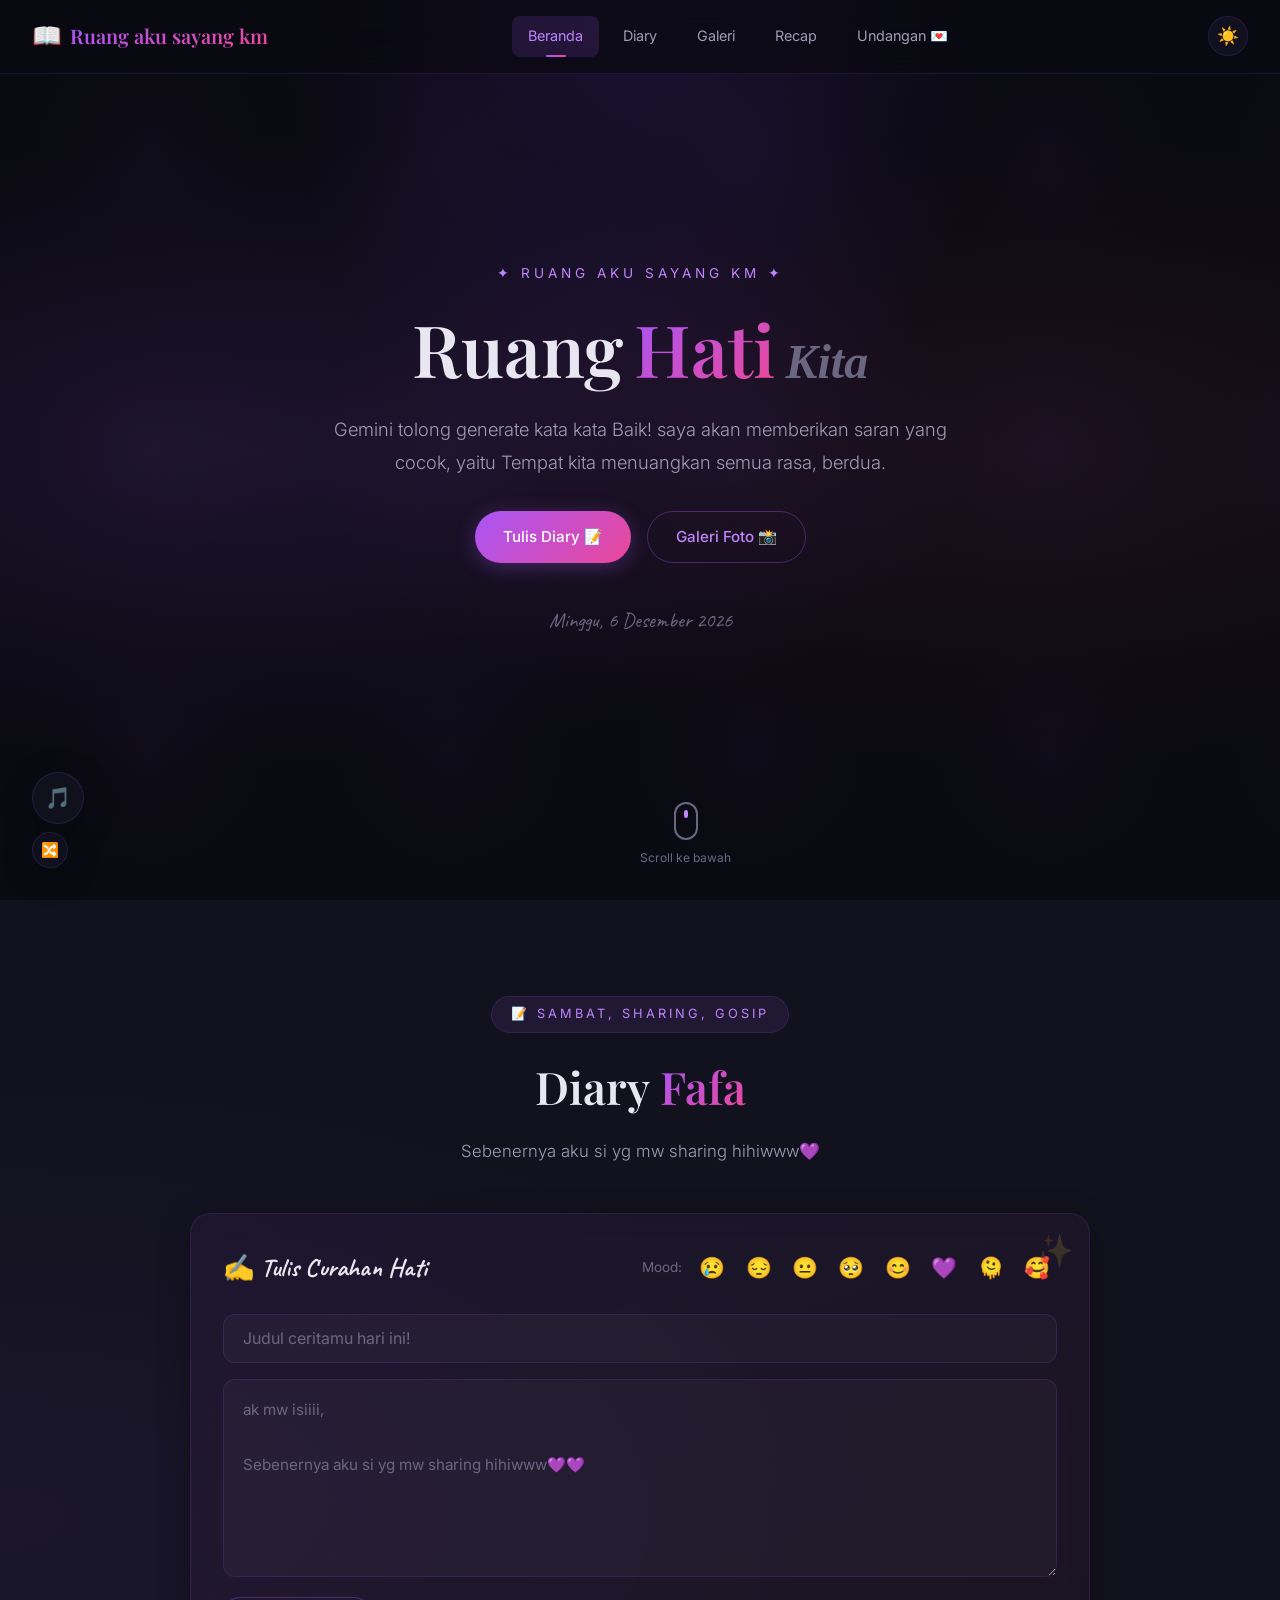
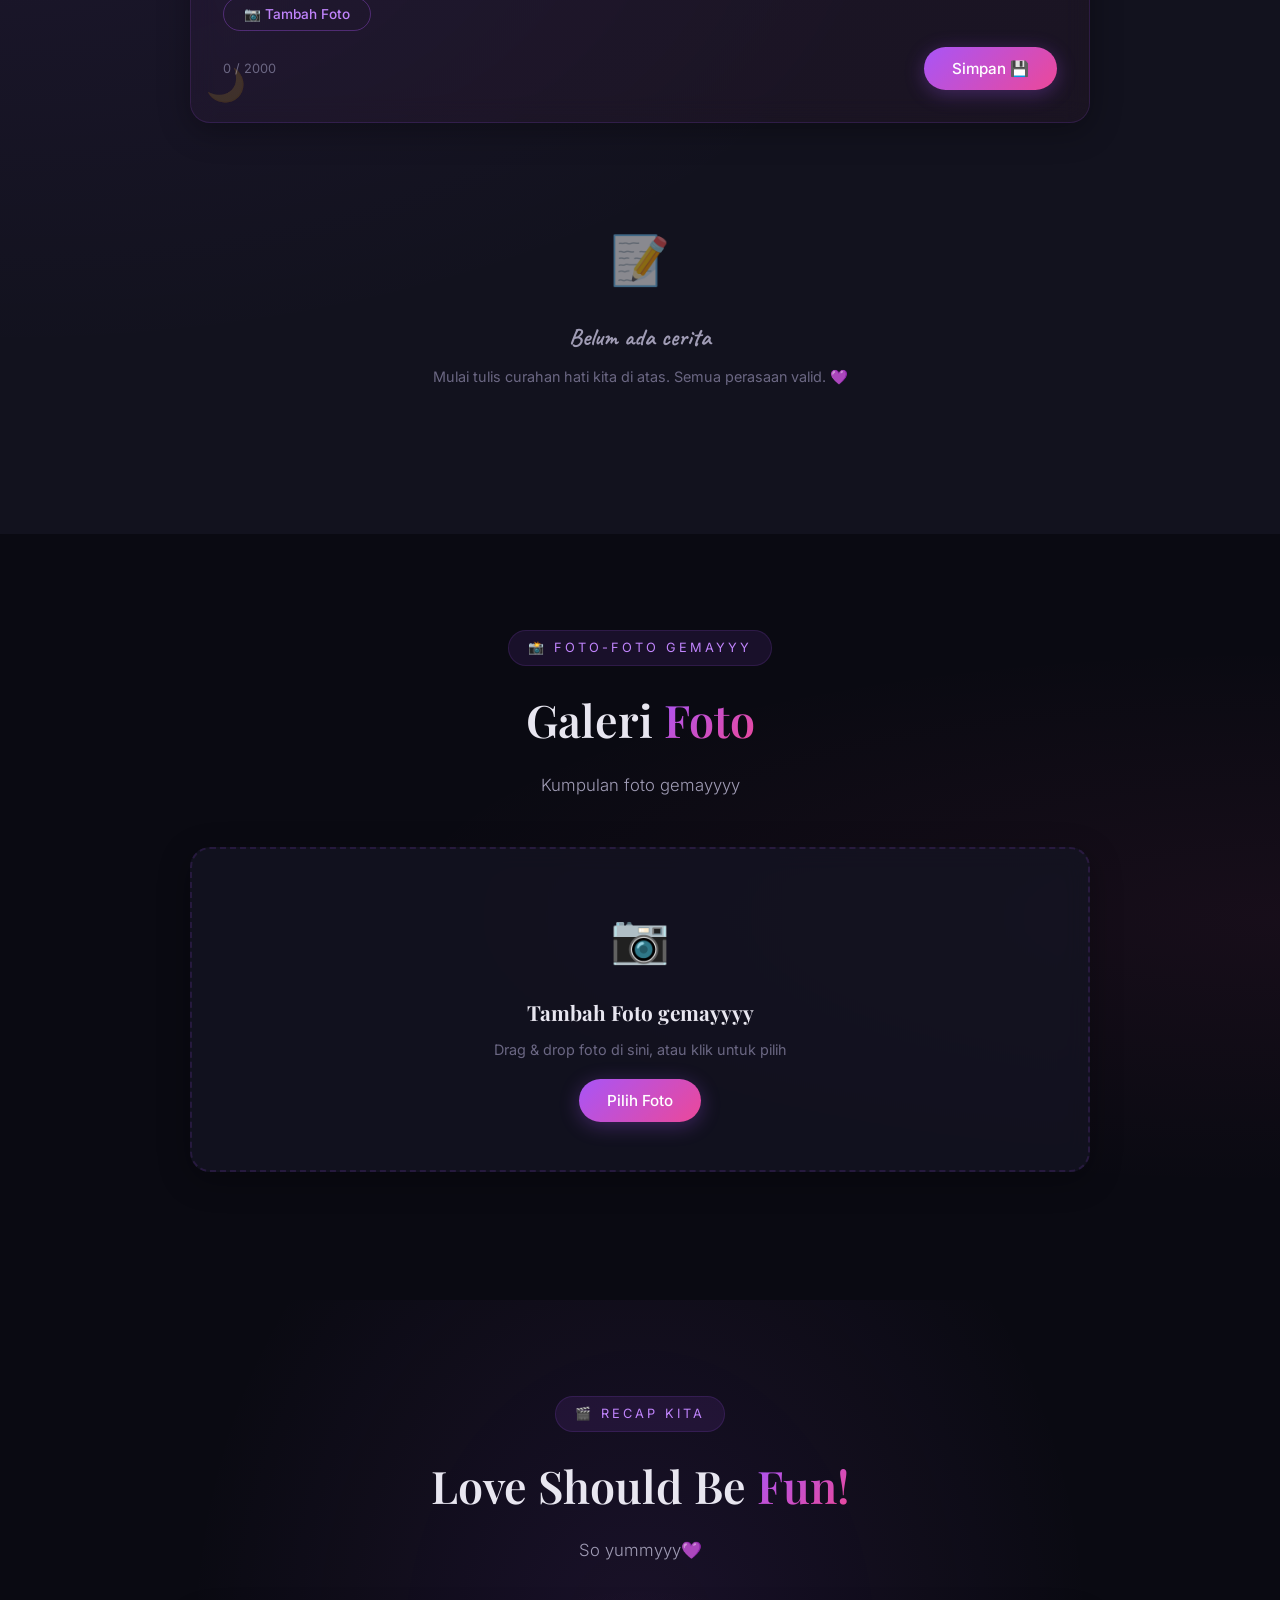
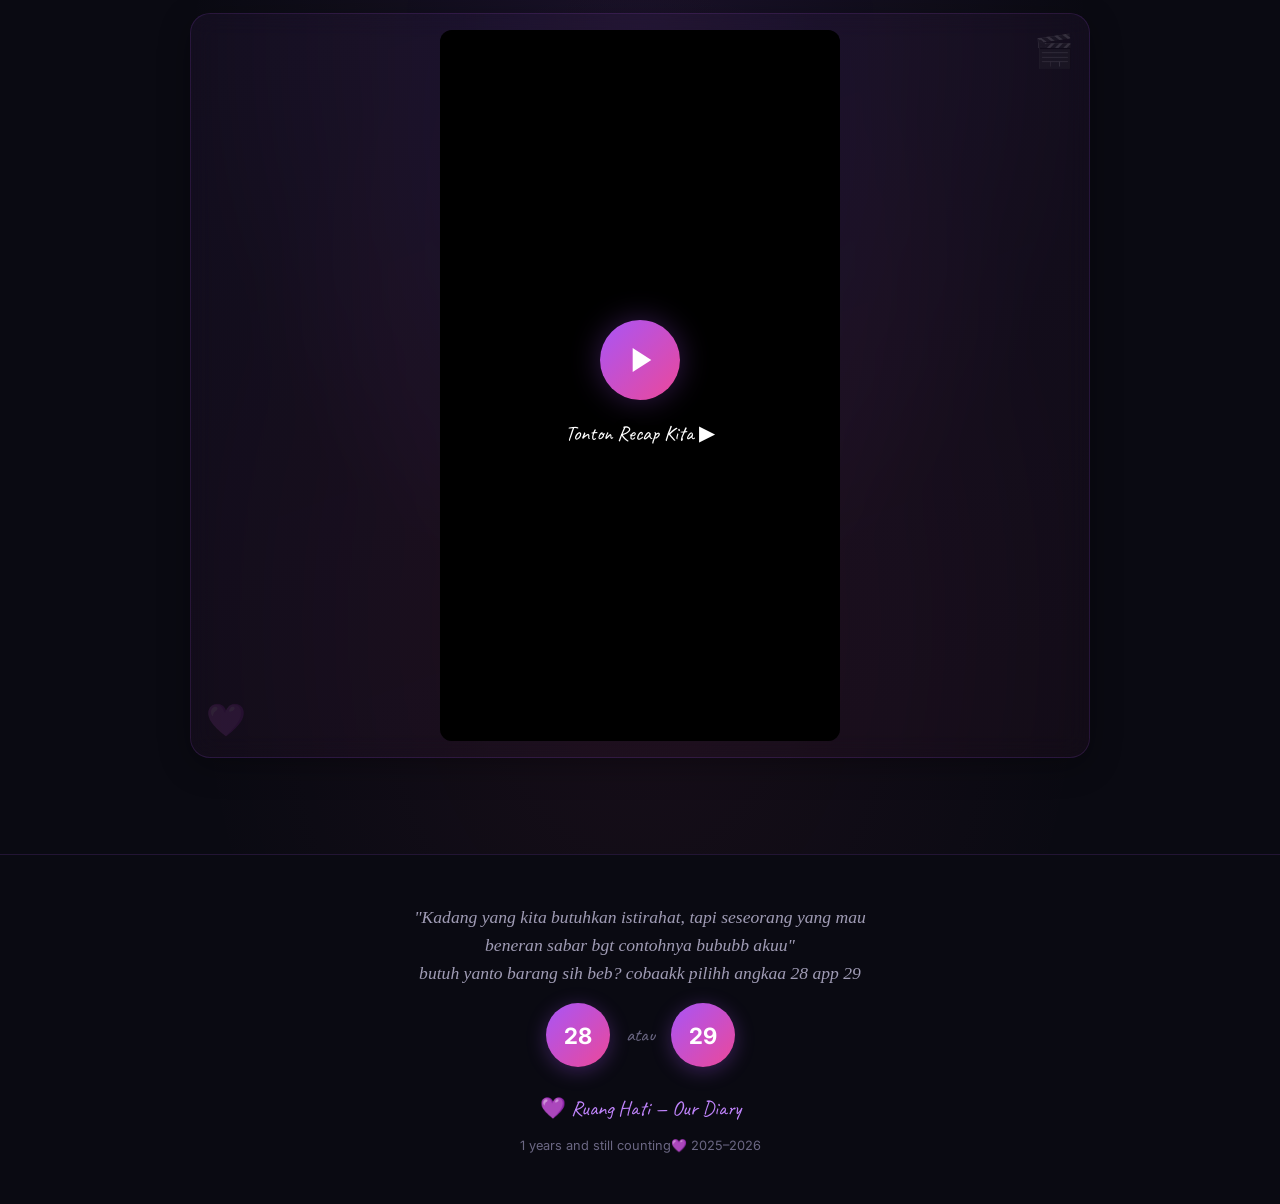
==== commit d1fb31d8: "Add files via upload" ====
--- a/index.html
+++ b/index.html
@@ -19,57 +19,8 @@
     <!-- Floating particles -->
     <div class="particles" id="particles"></div>
 
-    <!-- ===== PIN LOCK SCREEN ===== -->
-    <div class="lock-screen" id="lockScreen">
-        <div class="lock-overlay"></div>
-        <div class="lock-content">
-            <div class="lock-icon">🔒</div>
-            <h2 class="lock-title">Ruang aku sayang km</h2>
-            <p class="lock-subtitle">Tebak beb</p>
-            <div class="pin-dots" id="pinDots">
-                <span class="pin-dot"></span>
-                <span class="pin-dot"></span>
-                <span class="pin-dot"></span>
-                <span class="pin-dot"></span>
-            </div>
-            <div class="pin-pad">
-                <button class="pin-key" data-key="1">1</button>
-                <button class="pin-key" data-key="2">2</button>
-                <button class="pin-key" data-key="3">3</button>
-                <button class="pin-key" data-key="4">4</button>
-                <button class="pin-key" data-key="5">5</button>
-                <button class="pin-key" data-key="6">6</button>
-                <button class="pin-key" data-key="7">7</button>
-                <button class="pin-key" data-key="8">8</button>
-                <button class="pin-key" data-key="9">9</button>
-                <button class="pin-key pin-key-empty"></button>
-                <button class="pin-key" data-key="0">0</button>
-                <button class="pin-key pin-key-del" data-key="del">⌫</button>
-            </div>
-            <p class="lock-hint" id="lockHint">PIN : Tanggal smm bulan</p>
-            <button class="btn btn-secondary btn-sm" id="changePinBtn">Rasah diganti yo</button>
-        </div>
-
-        <!-- Change PIN Modal -->
-        <div class="pin-change-modal" id="pinChangeModal" style="display:none;">
-            <div class="pin-change-card glass-card">
-                <h3>🔐 Ubah PIN</h3>
-                <input type="password" id="oldPin" class="pin-input" placeholder="PIN lama" maxlength="4"
-                    inputmode="numeric">
-                <input type="password" id="newPin" class="pin-input" placeholder="PIN baru (4 digit)" maxlength="4"
-                    inputmode="numeric">
-                <input type="password" id="confirmPin" class="pin-input" placeholder="Konfirmasi PIN baru" maxlength="4"
-                    inputmode="numeric">
-                <div class="form-actions">
-                    <button class="btn btn-secondary btn-sm" id="cancelPinChange">Batal</button>
-                    <button class="btn btn-primary btn-sm" id="savePinChange">Simpan</button>
-                </div>
-            </div>
-        </div>
-    </div>
-
-    <!-- ===== MAIN APP (hidden until unlocked) ===== -->
-    <div class="app-wrapper" id="appWrapper" style="display:none;">
+    <!-- ===== MAIN APP ===== -->
+    <div class="app-wrapper" id="appWrapper">
 
         <!-- Background Music Player -->
         <div class="music-player" id="musicPlayer">
@@ -274,7 +225,7 @@
                     <div class="cute-sticker cute-sticker-2">💜</div>
                     <div class="video-container" id="videoContainer">
                         <video id="recapVideo" preload="metadata">
-                            <source src="music/2026-03-15-005735548.mp4" type="video/mp4">
+                            <source src="Music/2026-03-15-005735548.mp4" type="video/mp4">
                             Browser kamu tidak mendukung video.
                         </video>
                         <div class="video-play-overlay" id="videoPlayOverlay">
@@ -339,6 +290,11 @@
         <source src="music/sad song.mp3" type="audio/mpeg">
     </audio>
 
+    <!-- Firebase SDK (compat CDN) -->
+    <script src="https://www.gstatic.com/firebasejs/10.14.1/firebase-app-compat.js"></script>
+    <script src="https://www.gstatic.com/firebasejs/10.14.1/firebase-firestore-compat.js"></script>
+    <script src="firebase-config.js"></script>
+
     <script src="app.js"></script>
 </body>
 
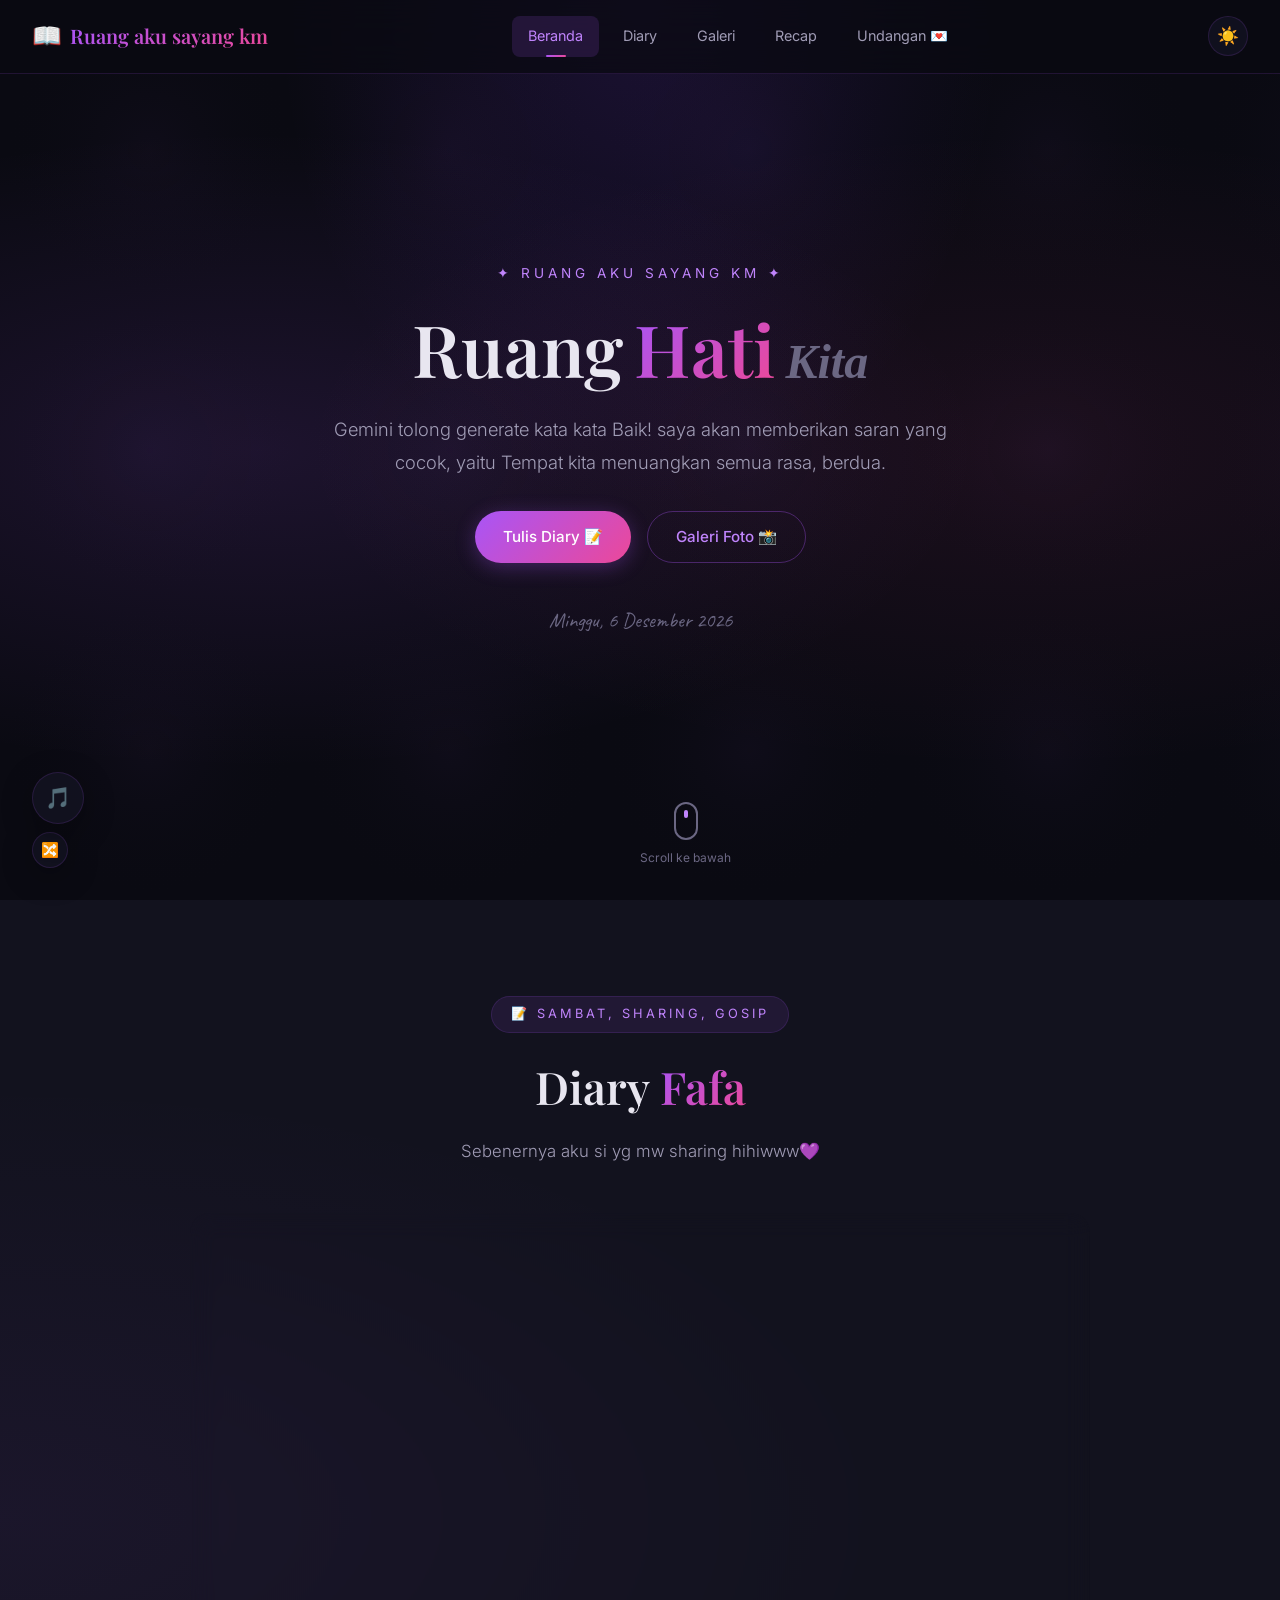
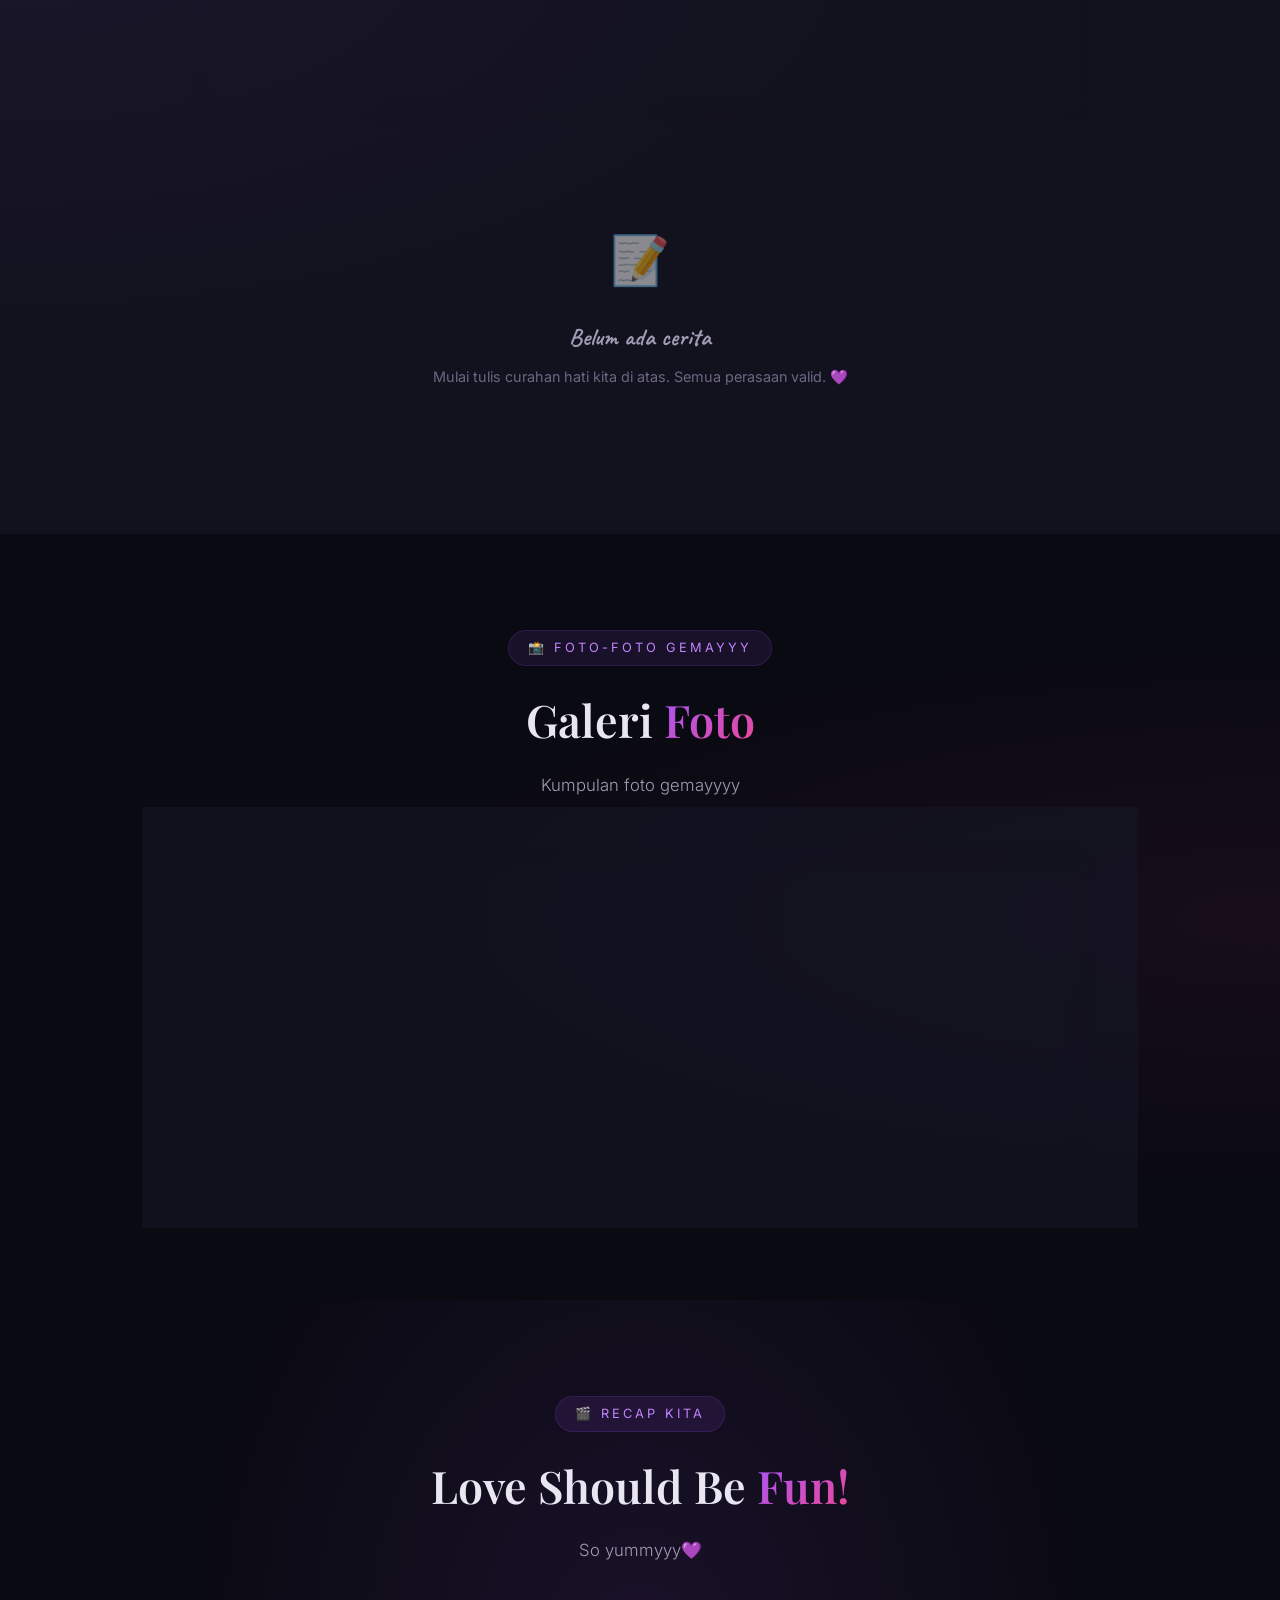
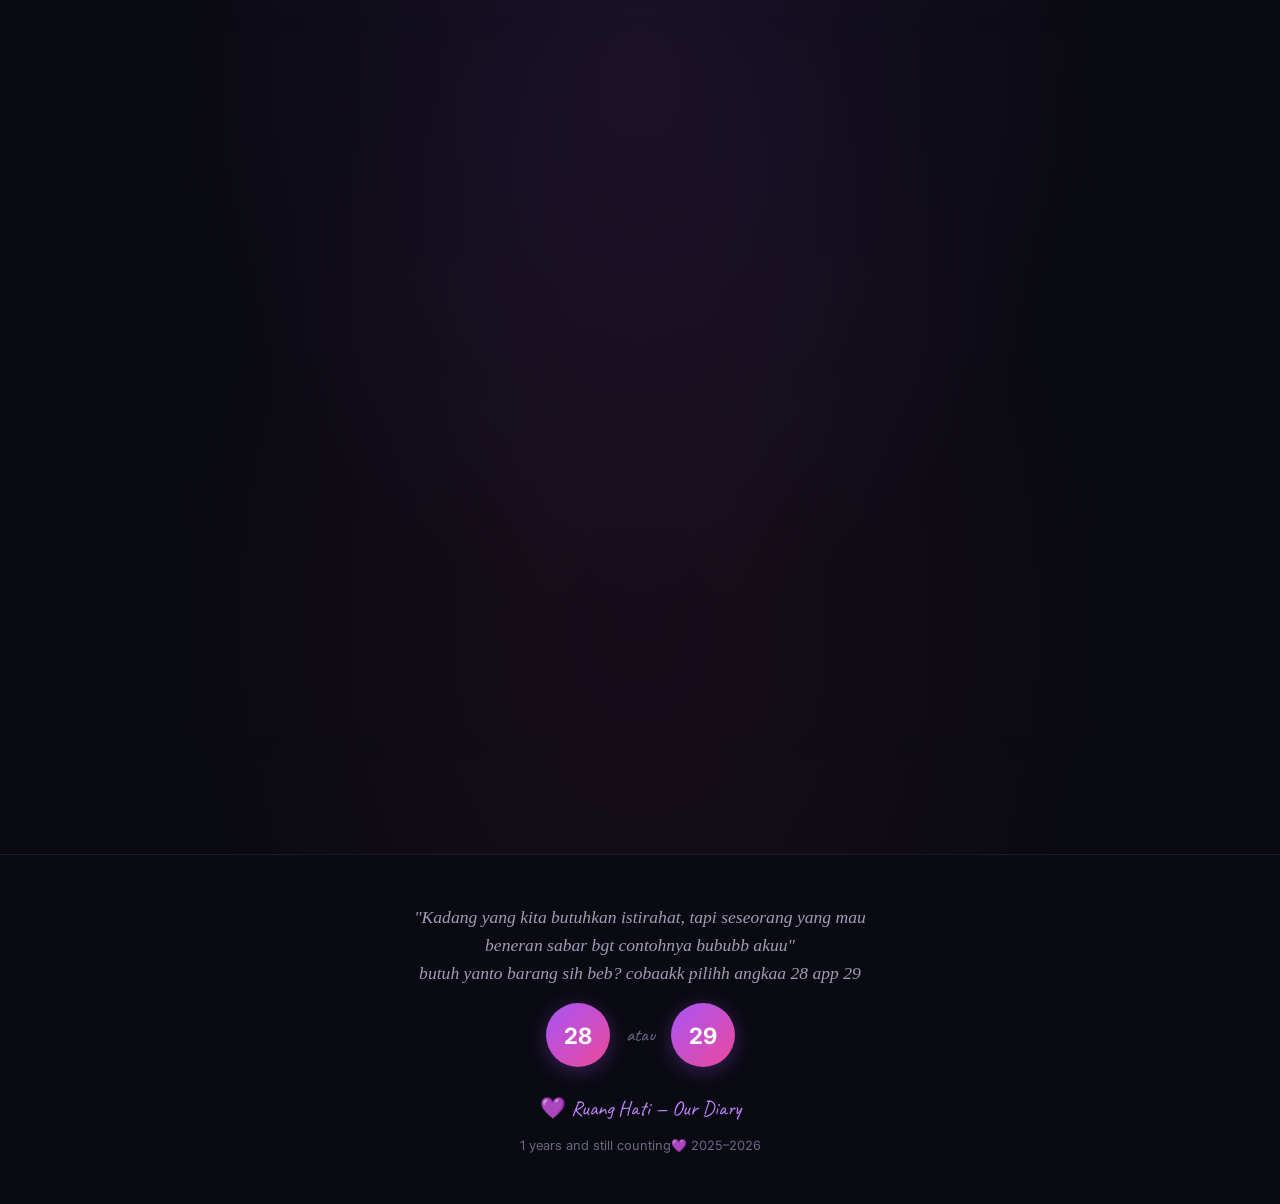
==== commit 31b440d7: "Add files via upload" ====
--- a/index.html
+++ b/index.html
@@ -293,6 +293,7 @@
     <!-- Firebase SDK (compat CDN) -->
     <script src="https://www.gstatic.com/firebasejs/10.14.1/firebase-app-compat.js"></script>
     <script src="https://www.gstatic.com/firebasejs/10.14.1/firebase-firestore-compat.js"></script>
+    <script src="https://www.gstatic.com/firebasejs/10.14.1/firebase-storage-compat.js"></script>
     <script src="firebase-config.js"></script>
 
     <script src="app.js"></script>
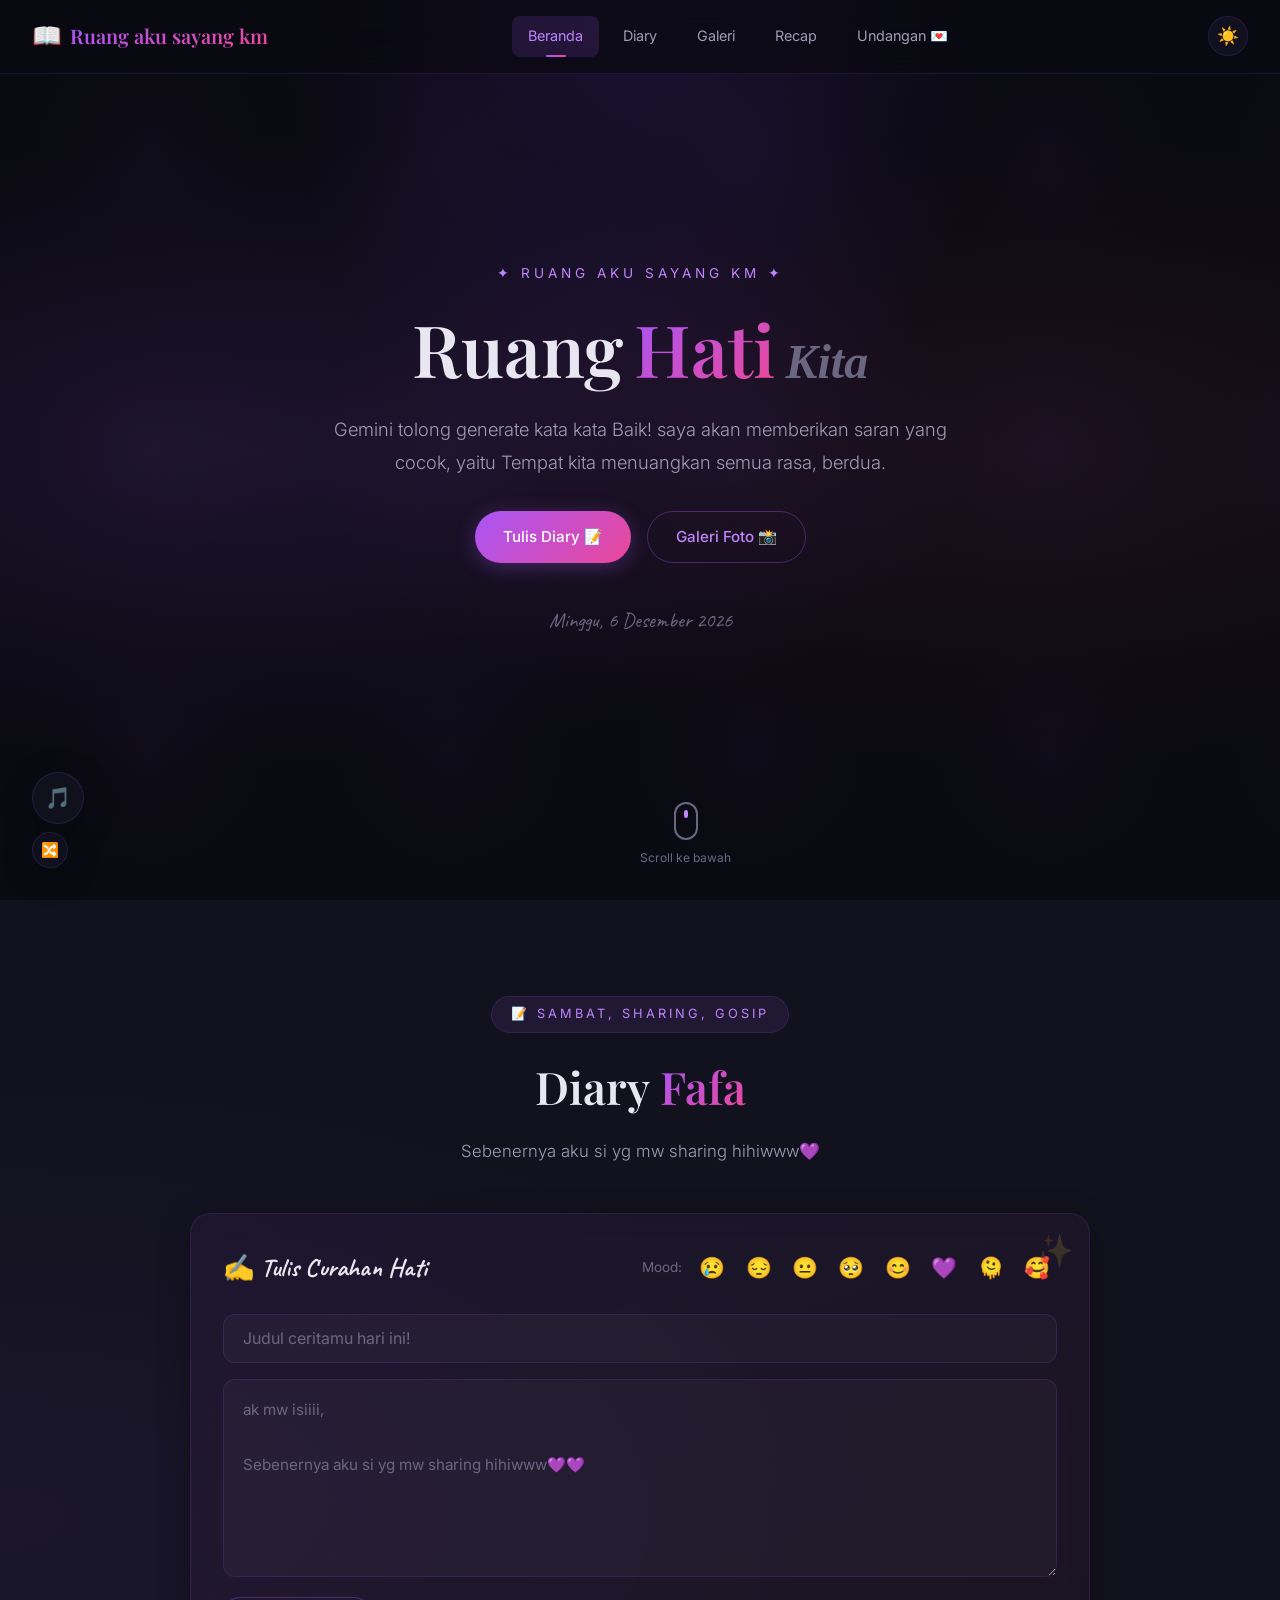
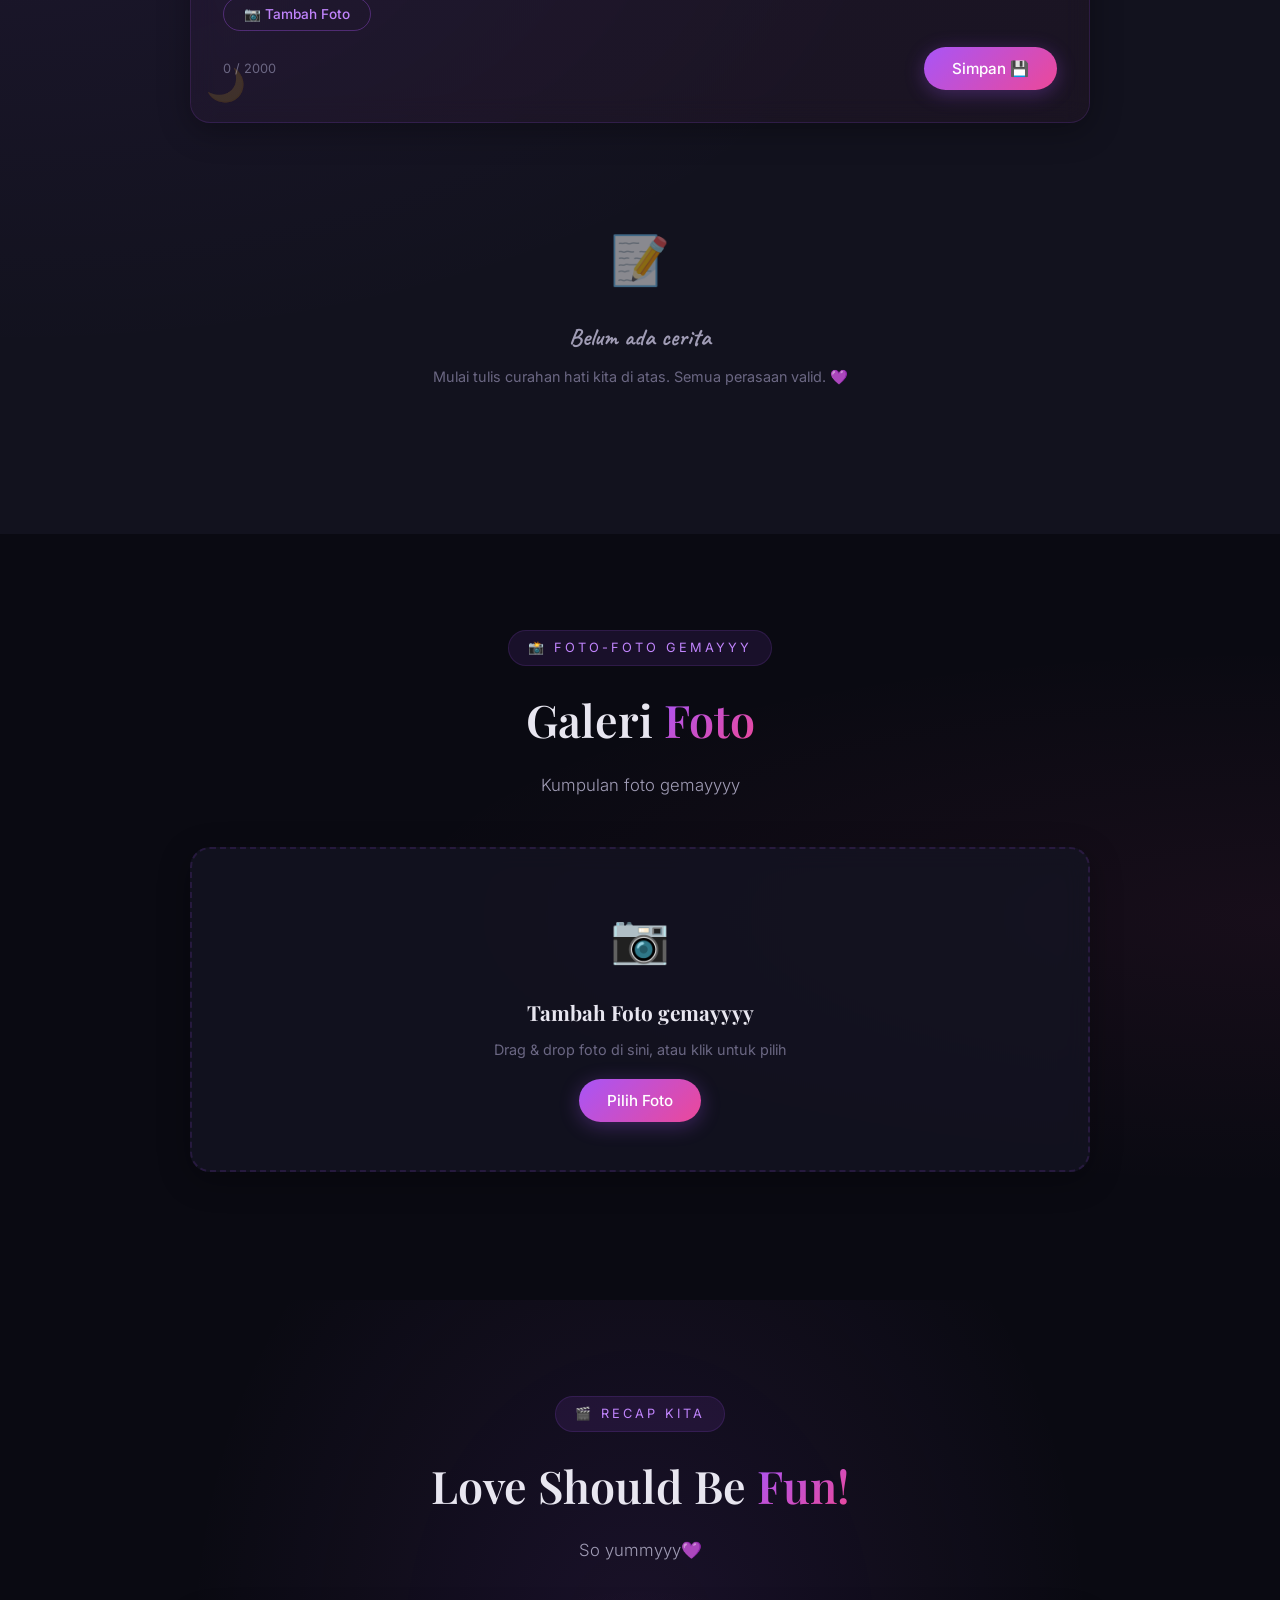
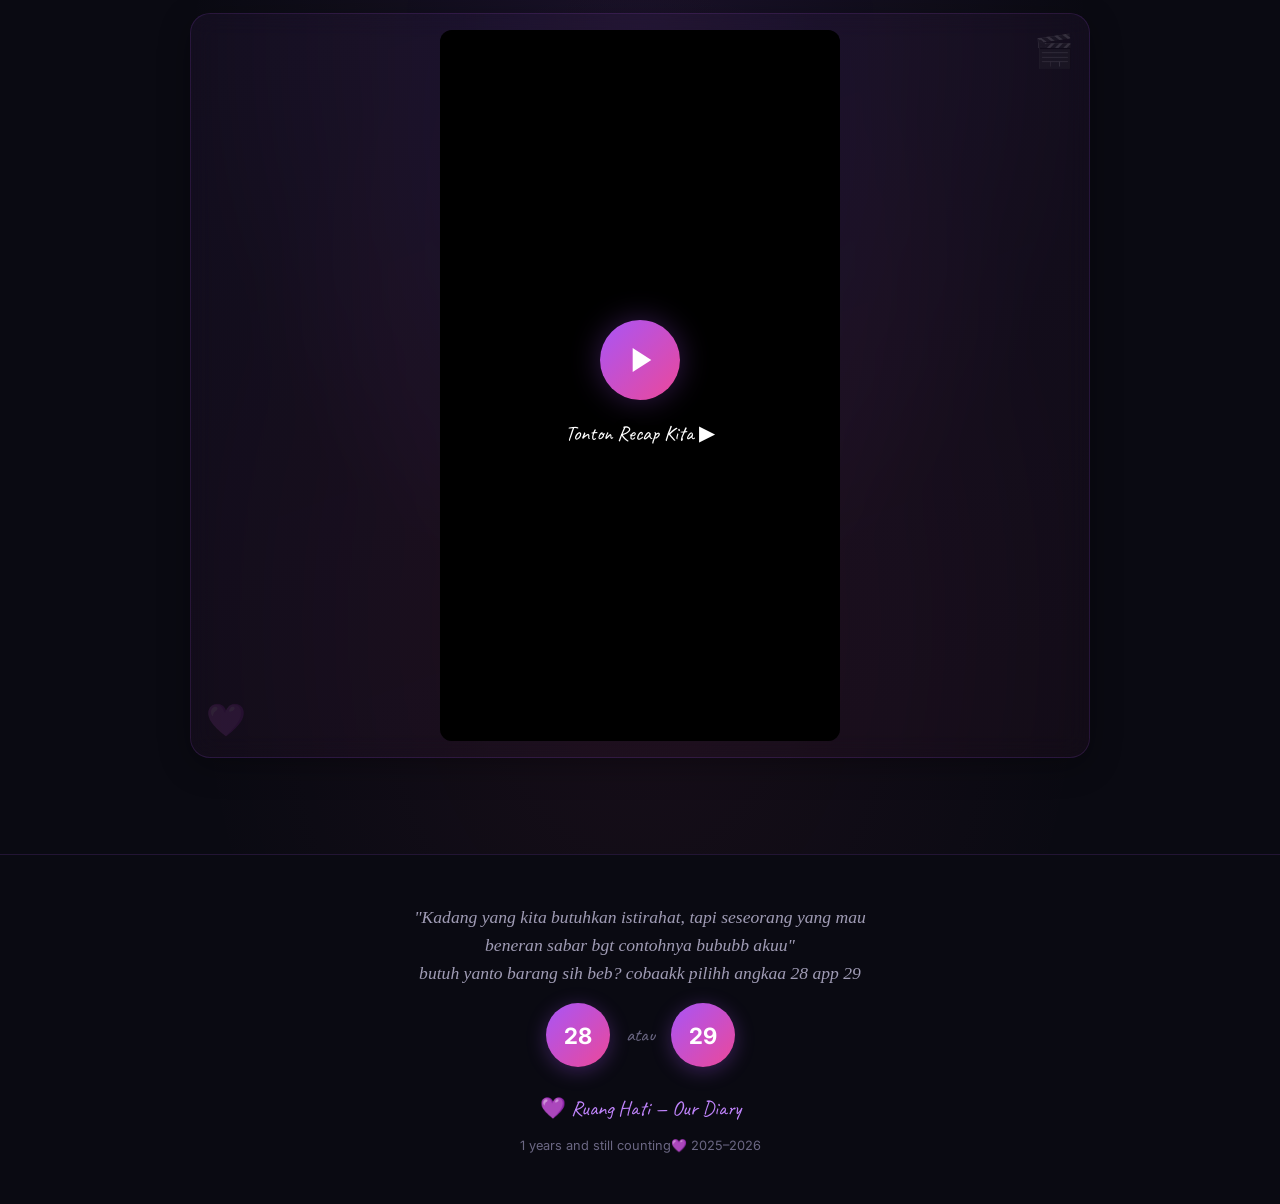
==== commit 12790171: "Add files via upload" ====
--- a/index.html
+++ b/index.html
@@ -293,7 +293,6 @@
     <!-- Firebase SDK (compat CDN) -->
     <script src="https://www.gstatic.com/firebasejs/10.14.1/firebase-app-compat.js"></script>
     <script src="https://www.gstatic.com/firebasejs/10.14.1/firebase-firestore-compat.js"></script>
-    <script src="https://www.gstatic.com/firebasejs/10.14.1/firebase-storage-compat.js"></script>
     <script src="firebase-config.js"></script>
 
     <script src="app.js"></script>
